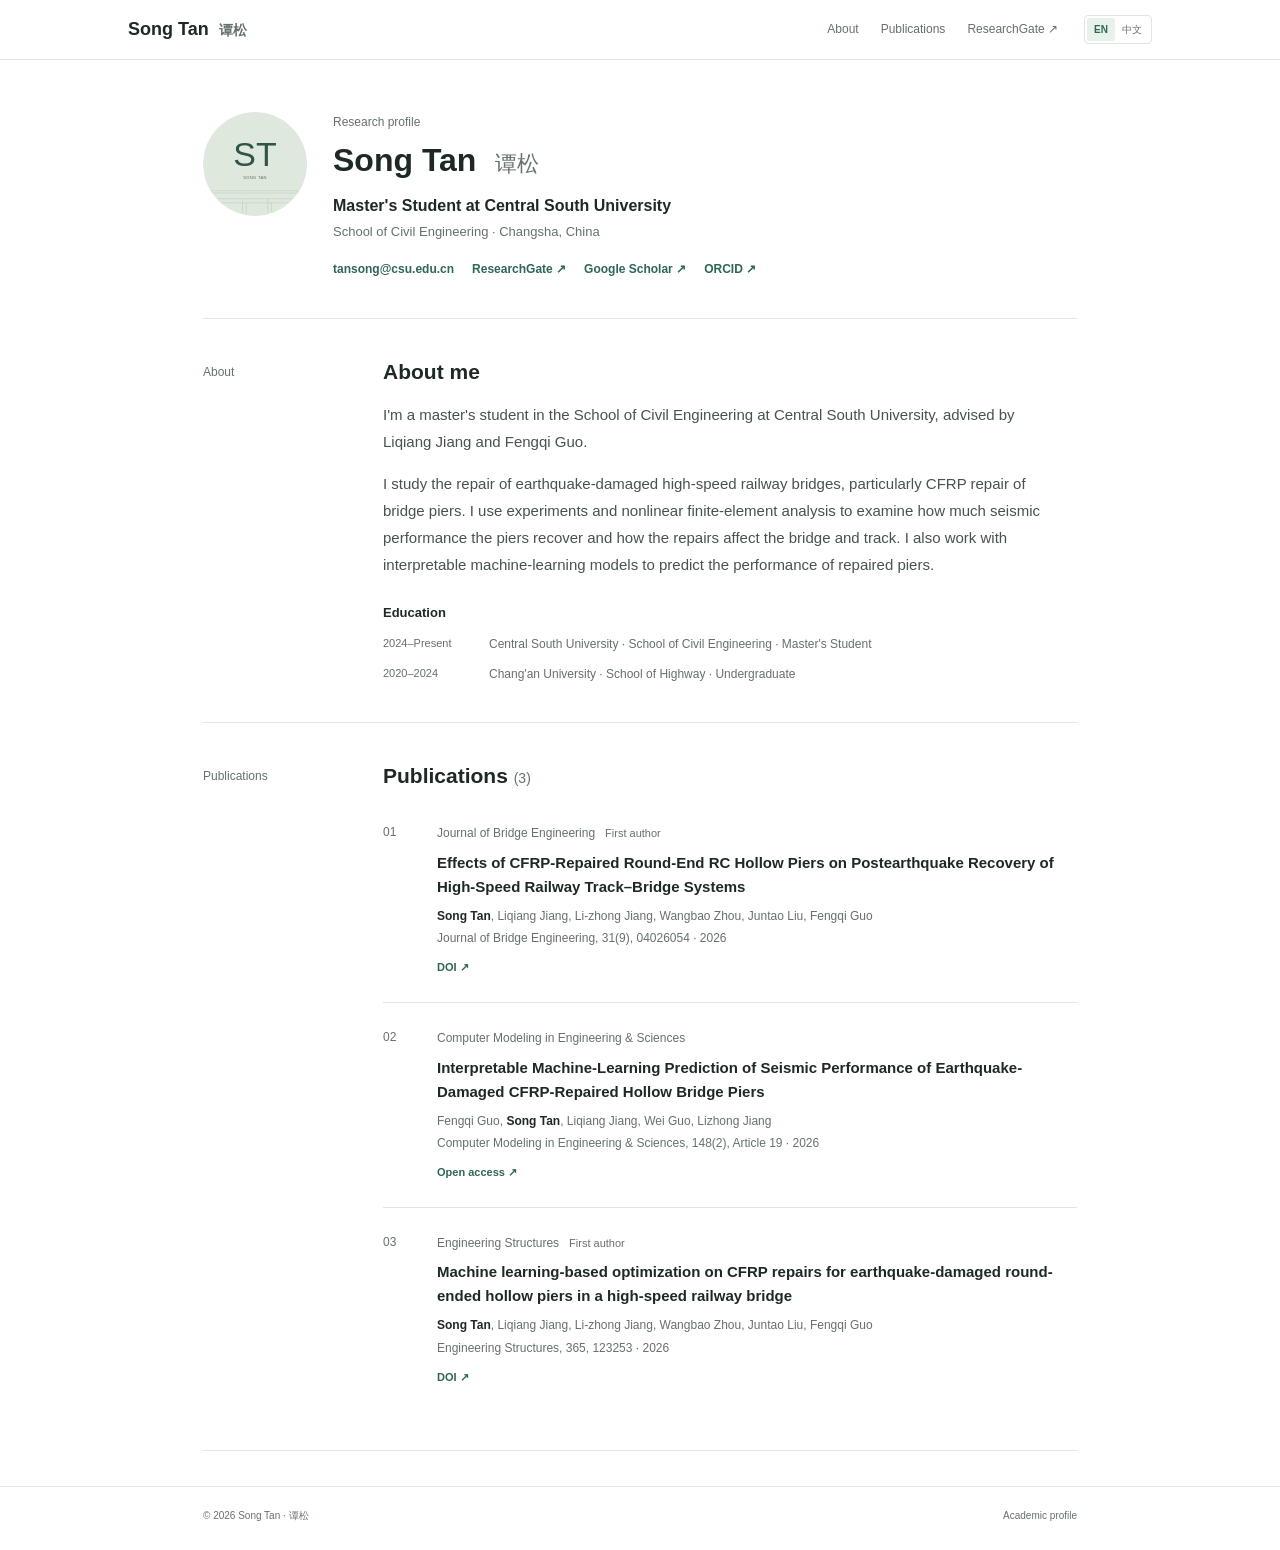
==== index.html @ 665c771a "Add Google Scholar profile link" ====
<!doctype html>
<html lang="en" data-language="en">
<head>
  <meta charset="utf-8">
  <meta name="viewport" content="width=device-width, initial-scale=1">
  <meta name="description" content="Song Tan (谭松), master's student at Central South University. Research profile and publications in earthquake engineering, CFRP repair, and railway bridge resilience.">
  <meta property="og:title" content="Song Tan | Central South University">
  <meta property="og:description" content="Research profile and publications of Song Tan (谭松).">
  <meta property="og:type" content="profile">
  <meta property="og:url" content="https://ronin0818.github.io/">
  <link rel="canonical" href="https://ronin0818.github.io/">
  <title>Song Tan | Central South University</title>
  <link rel="icon" href="assets/favicon.svg" type="image/svg+xml">
  <script>
    try {
      document.documentElement.dataset.language = localStorage.getItem('song-language') === 'zh' ? 'zh' : 'en';
      document.documentElement.lang = document.documentElement.dataset.language === 'zh' ? 'zh-CN' : 'en';
    } catch (error) { /* The default language remains available without storage. */ }
  </script>
  <link rel="stylesheet" href="assets/site.css">
  <script src="assets/site.js" defer></script>
  <script type="application/ld+json">{"@context":"https://schema.org","@type":"Person","name":"Song Tan","alternateName":"谭松","jobTitle":"Master's Student","affiliation":{"@type":"CollegeOrUniversity","name":"Central South University"},"alumniOf":{"@type":"CollegeOrUniversity","name":"Chang'an University"},"sameAs":["https://www.researchgate.net/profile/Song-Tan-11","https://orcid.org/0009-0006-5128-3348","https://scholar.google.com/citations?hl=zh-CN&user=KqbaW3oAAAAJ"],"knowsAbout":["Earthquake engineering","High-speed railway bridges","CFRP repair","Machine learning"]}</script>
</head>
<body>
  <a class="skip-link" href="#main"><span class="en">Skip to content</span><span class="zh">跳至正文</span></a>
  <header class="site-header">
    <div class="header-inner">
      <a class="brand" href="#about" aria-label="Song Tan home">Song Tan <span>谭松</span></a>
      <nav class="top-nav" aria-label="Main navigation">
        <a href="#about"><span class="en">About</span><span class="zh">关于</span></a>
        <a href="#publications"><span class="en">Publications</span><span class="zh">论文</span></a>
        <a href="https://www.researchgate.net/profile/Song-Tan-11" target="_blank" rel="noopener noreferrer">ResearchGate ↗</a>
        <div class="language-switch" role="group" aria-label="Language / 语言">
          <button type="button" data-language="en" aria-pressed="true">EN</button>
          <button type="button" data-language="zh" aria-pressed="false">中文</button>
        </div>
      </nav>
    </div>
  </header>

  <main id="main" class="page">
    <section id="about" class="profile-card" aria-labelledby="profile-title">
      <div class="profile-avatar"><img src="assets/monogram.svg" alt="Song Tan monogram / 谭松姓名标识"></div>
      <div class="profile-copy">
        <p class="kicker"><span class="en">Research profile</span><span class="zh">个人学术主页</span></p>
        <h1 id="profile-title">Song Tan <span lang="zh-CN">谭松</span></h1>
        <p class="role"><span class="en">Master's Student at Central South University</span><span class="zh">中南大学硕士研究生</span></p>
        <p class="affiliation"><span class="en">School of Civil Engineering · Changsha, China</span><span class="zh">土木工程学院 · 中国长沙</span></p>
        <div class="profile-links">
          <a href="mailto:tansong@csu.edu.cn">tansong@csu.edu.cn</a>
          <a href="https://www.researchgate.net/profile/Song-Tan-11" target="_blank" rel="noopener noreferrer">ResearchGate ↗</a>
          <a href="https://scholar.google.com/citations?hl=zh-CN&amp;user=KqbaW3oAAAAJ" target="_blank" rel="noopener noreferrer">Google Scholar ↗</a>
          <a href="https://orcid.org/0009-0006-5128-3348" target="_blank" rel="noopener noreferrer">ORCID ↗</a>
        </div>
      </div>
    </section>

    <section class="content-section about-section" aria-labelledby="about-heading">
      <div class="section-label"><span class="en">About</span><span class="zh">关于</span></div>
      <div class="section-body">
        <h2 id="about-heading"><span class="en">About me</span><span class="zh">关于我</span></h2>
        <p><span class="en">I'm a master's student in the School of Civil Engineering at Central South University, advised by Liqiang Jiang and Fengqi Guo.</span><span class="zh">我目前在中南大学土木工程学院攻读土木水利硕士学位，师从江力强老师和郭风琪老师。</span></p>
        <p><span class="en">I study the repair of earthquake-damaged high-speed railway bridges, particularly CFRP repair of bridge piers. I use experiments and nonlinear finite-element analysis to examine how much seismic performance the piers recover and how the repairs affect the bridge and track. I also work with interpretable machine-learning models to predict the performance of repaired piers.</span><span class="zh">我主要研究高铁桥梁的震后修复，尤其是 CFRP 对震损桥墩的修复效果。我通过试验和非线性有限元分析，考察桥墩的抗震性能能恢复到什么程度，以及修复对桥梁和轨道的影响，也用可解释机器学习模型预测修复后的桥墩性能。</span></p>
        <div class="education-list">
          <h3><span class="en">Education</span><span class="zh">教育经历</span></h3>
          <div class="education-entry"><span class="education-year">2024–<span class="en">Present</span><span class="zh">至今</span></span><p><span class="en">Central South University · School of Civil Engineering · Master's Student</span><span class="zh">中南大学 · 土木工程学院 · 硕士研究生</span></p></div>
          <div class="education-entry"><span class="education-year">2020–2024</span><p><span class="en">Chang'an University · School of Highway · Undergraduate</span><span class="zh">长安大学 · 公路学院 · 本科生</span></p></div>
        </div>
      </div>
    </section>

    <section id="publications" class="content-section" aria-labelledby="publications-heading">
      <div class="section-label"><span class="en">Publications</span><span class="zh">论文</span></div>
      <div class="section-body">
        <h2 id="publications-heading"><span class="en">Publications</span><span class="zh">学术论文</span> <small>(3)</small></h2>
        <ol class="publication-list">
          <li class="publication">
            <div class="publication-index">01</div>
            <div class="publication-main">
              <p class="journal">Journal of Bridge Engineering <span class="badge"><span class="en">First author</span><span class="zh">第一作者</span></span></p>
              <h3><a href="https://doi.org/10.1061/JBENF2.BEENG-7962" target="_blank" rel="noopener noreferrer">Effects of CFRP-Repaired Round-End RC Hollow Piers on Postearthquake Recovery of High-Speed Railway Track–Bridge Systems</a></h3>
              <p class="authors"><strong>Song Tan</strong>, Liqiang Jiang, Li-zhong Jiang, Wangbao Zhou, Juntao Liu, Fengqi Guo</p>
              <p class="meta">Journal of Bridge Engineering, 31(9), 04026054 · 2026</p>
              <p class="doi"><a href="https://doi.org/10.1061/JBENF2.BEENG-7962" target="_blank" rel="noopener noreferrer">DOI ↗</a></p>
            </div>
          </li>
          <li class="publication">
            <div class="publication-index">02</div>
            <div class="publication-main">
              <p class="journal">Computer Modeling in Engineering &amp; Sciences</p>
              <h3><a href="https://doi.org/10.32604/cmes.2026.086426" target="_blank" rel="noopener noreferrer">Interpretable Machine-Learning Prediction of Seismic Performance of Earthquake-Damaged CFRP-Repaired Hollow Bridge Piers</a></h3>
              <p class="authors">Fengqi Guo, <strong>Song Tan</strong>, Liqiang Jiang, Wei Guo, Lizhong Jiang</p>
              <p class="meta">Computer Modeling in Engineering &amp; Sciences, 148(2), Article 19 · 2026</p>
              <p class="doi"><a href="https://doi.org/10.32604/cmes.2026.086426" target="_blank" rel="noopener noreferrer">Open access ↗</a></p>
            </div>
          </li>
          <li class="publication">
            <div class="publication-index">03</div>
            <div class="publication-main">
              <p class="journal">Engineering Structures <span class="badge"><span class="en">First author</span><span class="zh">第一作者</span></span></p>
              <h3><a href="https://doi.org/10.1016/j.engstruct.2026.123253" target="_blank" rel="noopener noreferrer">Machine learning-based optimization on CFRP repairs for earthquake-damaged round-ended hollow piers in a high-speed railway bridge</a></h3>
              <p class="authors"><strong>Song Tan</strong>, Liqiang Jiang, Li-zhong Jiang, Wangbao Zhou, Juntao Liu, Fengqi Guo</p>
              <p class="meta">Engineering Structures, 365, 123253 · 2026</p>
              <p class="doi"><a href="https://doi.org/10.1016/j.engstruct.2026.123253" target="_blank" rel="noopener noreferrer">DOI ↗</a></p>
            </div>
          </li>
        </ol>
      </div>
    </section>
  </main>

  <footer class="site-footer"><div class="footer-inner"><span>© 2026 Song Tan · 谭松</span><span><span class="en">Academic profile</span><span class="zh">个人学术主页</span></span></div></footer>
</body>
</html>
---- assets/site.css ----
@charset "UTF-8";
:root{--bg:#fff;--surface:#f7f8f6;--text:#1e2926;--muted:#65716d;--line:#dfe5e1;--accent:#2f6657;--accent-light:#e9f1eb;--font:Arial,Helvetica,'PingFang SC','Microsoft YaHei',sans-serif}*{box-sizing:border-box}html{scroll-behavior:smooth;scroll-padding-top:82px}body{margin:0;background:var(--bg);color:var(--text);font-family:var(--font);font-size:15px;line-height:1.7}a{color:inherit;text-decoration:none}a:hover{color:var(--accent)}a:focus-visible,button:focus-visible,summary:focus-visible{outline:2px solid var(--accent);outline-offset:4px}button{font:inherit;color:inherit;cursor:pointer}img{display:block;max-width:100%}h1,h2,h3,p,ol{margin:0}html[data-language="en"] .zh,html[data-language="zh"] .en{display:none!important}.skip-link{position:fixed;left:15px;top:-80px;background:var(--accent);color:#fff;padding:9px 16px;z-index:5}.skip-link:focus{top:12px}.site-header{border-bottom:1px solid var(--line);background:#ffffffed;backdrop-filter:blur(12px);position:sticky;top:0;z-index:4}.header-inner{max-width:1080px;margin:0 auto;padding:15px 28px;display:flex;align-items:center;justify-content:space-between;gap:25px}.brand{font:600 18px var(--font);letter-spacing:normal}.brand span{font-family:'Microsoft YaHei',sans-serif;color:var(--muted);font-size:14px;margin-left:5px}.top-nav{display:flex;align-items:center;gap:22px;font-size:12px;color:var(--muted)}.top-nav a:hover{color:var(--accent)}.language-switch{display:flex;border:1px solid var(--line);border-radius:4px;padding:2px;margin-left:4px}.language-switch button{border:0;background:transparent;border-radius:2px;padding:3px 7px;font-size:10px;color:var(--muted)}.language-switch button[aria-pressed="true"]{background:var(--accent-light);color:var(--accent);font-weight:600}.page{max-width:930px;margin:0 auto;padding:52px 28px 35px}.profile-card{display:flex;align-items:flex-start;gap:26px;padding-bottom:38px;border-bottom:1px solid var(--line)}.profile-avatar{width:104px;height:104px;border-radius:50%;overflow:hidden;flex:0 0 auto;background:var(--accent-light);border:1px solid var(--line)}.profile-avatar img{width:100%;height:100%;object-fit:cover}.kicker,.section-label,.journal{color:var(--muted);font-size:12px;font-weight:400;letter-spacing:normal;text-transform:none}.profile-copy h1{font:600 32px/1.3 var(--font);letter-spacing:normal;margin-top:8px}.profile-copy h1 span{font-family:'Microsoft YaHei',sans-serif;color:var(--muted);font-size:22px;font-weight:400;letter-spacing:normal;margin-left:10px}.role{font-size:16px;font-weight:600;margin-top:10px}.affiliation{font-size:13px;color:var(--muted);margin-top:2px}.profile-links{display:flex;flex-wrap:wrap;gap:18px;align-items:center;margin-top:16px;font-size:12px}.profile-links a{color:var(--accent);font-weight:600}.pending-link{color:var(--muted)}.location{color:var(--muted);font-size:11px}.location span:first-child{font-size:8px;color:var(--accent)}.content-section{display:grid;grid-template-columns:145px minmax(0,1fr);gap:35px;padding:38px 0;border-bottom:1px solid var(--line)}.section-label{padding-top:5px;display:flex;gap:7px}.section-label>span:first-child{color:var(--muted);font-variant-numeric:tabular-nums}.section-body h2{font:600 21px/1.4 var(--font);letter-spacing:normal}.section-body>p,.about-section .section-body>p{font-size:15px;line-height:1.8;color:#46534e;max-width:680px;margin-top:15px}.research-tags{display:flex;flex-wrap:wrap;gap:7px;margin-top:22px}.research-tags>span{border:1px solid var(--line);border-radius:3px;padding:4px 10px;color:var(--accent);background:var(--surface);font-size:11px}.section-title-row{display:flex;justify-content:space-between;align-items:baseline;gap:20px}.section-body h2 small{font:400 14px Arial,sans-serif;color:var(--muted)}.download-link{font-size:11px;color:var(--accent);white-space:nowrap}.publication-list{list-style:none;padding:0;margin:15px 0 0}.publication{display:grid;grid-template-columns:36px minmax(0,1fr);gap:18px;padding:25px 0;border-top:1px solid var(--line)}.publication:first-child{border-top:0;padding-top:18px}.publication-index{font:400 12px var(--font);color:var(--muted);padding-top:2px}.journal{letter-spacing:normal;text-transform:none;font-size:12px;display:flex;gap:10px;align-items:center;flex-wrap:wrap}.badge{background:transparent;color:var(--muted);border-radius:0;padding:0;font-size:11px;letter-spacing:0;text-transform:none}.publication h3{font-size:15px;line-height:1.6;font-weight:600;margin-top:7px}.publication h3 a:hover{text-decoration:underline;text-decoration-color:var(--accent);text-underline-offset:3px}.authors{font-size:12px;color:var(--muted);margin-top:7px}.authors strong{color:var(--text)}.meta{font-size:12px;color:var(--muted);margin-top:2px}.abstract{font-size:12px;color:#596761;line-height:1.75;margin-top:9px}.publication-actions{display:flex;align-items:flex-start;gap:17px;margin-top:11px;font-size:11px;color:var(--accent)}.publication-actions>a{font-weight:600}.publication-actions details{min-width:58px}.publication-actions summary{cursor:pointer;font-weight:600}.citation-box{margin-top:10px;background:var(--surface);border:1px solid var(--line);padding:12px;border-radius:3px}.citation-box pre{margin:0;white-space:pre-wrap;overflow-wrap:anywhere;font:10px/1.65 Consolas,monospace;color:var(--muted)}.citation-box button{margin-top:9px;border:1px solid var(--line);background:#fff;border-radius:3px;padding:4px 9px;font-size:10px}.profile-cta{display:block;border:1px solid var(--line);border-radius:3px;margin-top:20px;padding:10px 13px;font-size:12px;color:var(--accent);width:max-content}.education{display:flex;gap:35px;margin-top:20px;padding:17px 0;border-top:1px solid var(--line)}.education-year{font-size:11px;color:var(--muted);min-width:84px}.education h3,.methods h3{font-size:14px}.education p{font-size:12px;margin-top:3px}.muted{color:var(--muted)}.methods{margin-top:16px;padding-top:20px;border-top:1px solid var(--line)}.methods p{font-size:12px;line-height:1.9;color:var(--muted);margin-top:7px}.site-footer{border-top:1px solid var(--line)}.footer-inner{max-width:930px;margin:0 auto;padding:20px 28px 26px;display:flex;justify-content:space-between;color:var(--muted);font-size:10px}.status{position:fixed;left:50%;bottom:22px;transform:translateX(-50%);background:var(--text);color:#fff;border-radius:4px;padding:8px 14px;font-size:11px;z-index:6}.status:empty{display:none}html[data-language="zh"] .profile-copy h1{font-family:var(--font);font-size:32px;letter-spacing:normal}html[data-language="zh"] .section-body h2{font-family:var(--font);font-size:21px;letter-spacing:normal}
@media(max-width:700px){.header-inner{padding:13px 20px}.top-nav{gap:11px;font-size:11px}.top-nav>a:nth-child(-n+2){display:none}.page{padding:35px 20px 22px}.profile-card{gap:18px;padding-bottom:30px}.profile-avatar{width:76px;height:76px}.profile-copy h1{font-size:31px}.profile-copy h1 span{font-size:19px;margin-left:4px}.role{font-size:13px}.affiliation{font-size:11px}.profile-links{gap:8px 15px;font-size:11px}.content-section{display:block;padding:30px 0}.section-label{margin-bottom:13px}.section-body h2{font-size:20px}.publication{grid-template-columns:25px minmax(0,1fr);gap:9px;padding:22px 0}.publication h3{font-size:14px}.authors,.meta{font-size:12px}.abstract{font-size:11px}.section-title-row{align-items:flex-end}.download-link{font-size:10px}.education{gap:18px}.footer-inner{padding-left:20px;padding-right:20px}.language-switch{margin-left:0}}
@media(max-width:420px){.brand{font-size:16px}.top-nav{gap:8px}.top-nav a:nth-child(3){display:none}.profile-card{align-items:center}.profile-copy h1{font-size:27px}.profile-copy h1 span{font-size:16px}.role{font-size:12px}.affiliation{font-size:10px}.location{display:none}.section-title-row{display:block}.download-link{display:inline-block;margin-top:8px}.education{gap:10px}.education-year{min-width:68px}}
@media print{.site-header{position:static}.top-nav,.language-switch,.profile-cta,.publication-actions,.skip-link{display:none}.page{padding:15px}.content-section{padding:20px 0}.publication{break-inside:avoid}}

.doi{margin-top:10px;font-size:11px;font-weight:600;color:var(--accent)}
.education-list{margin-top:24px}.education-list h3{font-size:13px;font-weight:600;margin-bottom:10px}.education-entry{display:grid;grid-template-columns:94px minmax(0,1fr);gap:12px;margin-top:9px;font-size:12px;color:var(--muted)}.education-entry p{margin:0}.profile-links a{overflow-wrap:anywhere}
@media(max-width:420px){.education-entry{grid-template-columns:82px minmax(0,1fr);gap:8px;font-size:11px}}
@media(max-width:700px){html[data-language="zh"] .profile-copy h1{font-size:31px}html[data-language="zh"] .section-body h2{font-size:20px}}
@media(max-width:420px){html[data-language="zh"] .profile-copy h1{font-size:27px}}
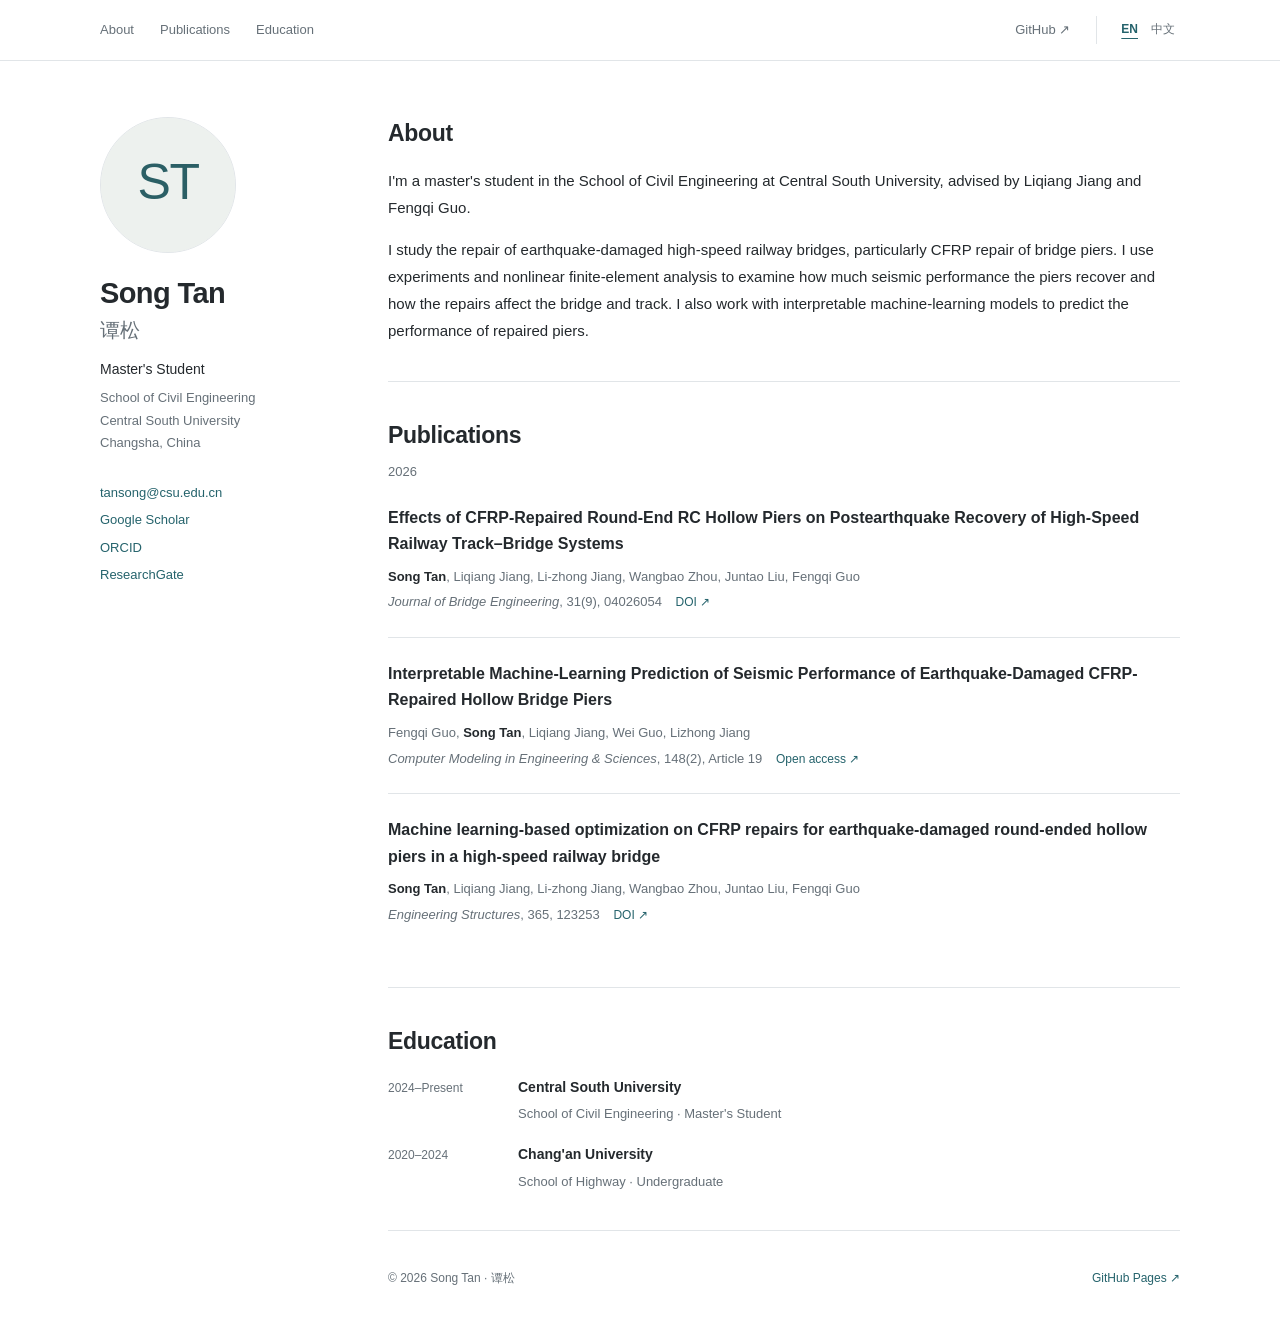
==== commit af464c8b: "Refine academic homepage layout" ====
--- a/index.html
+++ b/index.html
@@ -25,90 +25,73 @@
   <a class="skip-link" href="#main"><span class="en">Skip to content</span><span class="zh">跳至正文</span></a>
   <header class="site-header">
     <div class="header-inner">
-      <a class="brand" href="#about" aria-label="Song Tan home">Song Tan <span>谭松</span></a>
       <nav class="top-nav" aria-label="Main navigation">
         <a href="#about"><span class="en">About</span><span class="zh">关于</span></a>
         <a href="#publications"><span class="en">Publications</span><span class="zh">论文</span></a>
-        <a href="https://www.researchgate.net/profile/Song-Tan-11" target="_blank" rel="noopener noreferrer">ResearchGate ↗</a>
+        <a href="#education"><span class="en">Education</span><span class="zh">教育经历</span></a>
+      </nav>
+      <div class="header-links">
+        <a href="https://github.com/Ronin0818" target="_blank" rel="noopener noreferrer" aria-label="Song Tan on GitHub">GitHub ↗</a>
         <div class="language-switch" role="group" aria-label="Language / 语言">
           <button type="button" data-language="en" aria-pressed="true">EN</button>
           <button type="button" data-language="zh" aria-pressed="false">中文</button>
         </div>
-      </nav>
+      </div>
     </div>
   </header>
 
-  <main id="main" class="page">
-    <section id="about" class="profile-card" aria-labelledby="profile-title">
-      <div class="profile-avatar"><img src="assets/monogram.svg" alt="Song Tan monogram / 谭松姓名标识"></div>
+  <div class="page">
+    <aside class="profile-card" aria-labelledby="profile-title">
+      <div class="profile-avatar"><img src="assets/monogram.svg?v=20261029" alt="Song Tan monogram / 谭松姓名标识"></div>
       <div class="profile-copy">
-        <p class="kicker"><span class="en">Research profile</span><span class="zh">个人学术主页</span></p>
         <h1 id="profile-title">Song Tan <span lang="zh-CN">谭松</span></h1>
-        <p class="role"><span class="en">Master's Student at Central South University</span><span class="zh">中南大学硕士研究生</span></p>
-        <p class="affiliation"><span class="en">School of Civil Engineering · Changsha, China</span><span class="zh">土木工程学院 · 中国长沙</span></p>
-        <div class="profile-links">
-          <a href="mailto:tansong@csu.edu.cn">tansong@csu.edu.cn</a>
-          <a href="https://www.researchgate.net/profile/Song-Tan-11" target="_blank" rel="noopener noreferrer">ResearchGate ↗</a>
-          <a href="https://scholar.google.com/citations?hl=zh-CN&amp;user=KqbaW3oAAAAJ" target="_blank" rel="noopener noreferrer">Google Scholar ↗</a>
-          <a href="https://orcid.org/0009-0006-5128-3348" target="_blank" rel="noopener noreferrer">ORCID ↗</a>
-        </div>
+        <p class="role"><span class="en">Master's Student</span><span class="zh">硕士研究生</span></p>
+        <p class="affiliation"><span class="en">School of Civil Engineering<br>Central South University<br>Changsha, China</span><span class="zh">中南大学土木工程学院<br>中国 · 长沙</span></p>
+        <ul class="profile-links">
+          <li><a href="mailto:tansong@csu.edu.cn">tansong@csu.edu.cn</a></li>
+          <li><a href="https://scholar.google.com/citations?hl=zh-CN&amp;user=KqbaW3oAAAAJ" target="_blank" rel="noopener noreferrer">Google Scholar</a></li>
+          <li><a href="https://orcid.org/0009-0006-5128-3348" target="_blank" rel="noopener noreferrer">ORCID</a></li>
+          <li><a href="https://www.researchgate.net/profile/Song-Tan-11" target="_blank" rel="noopener noreferrer">ResearchGate</a></li>
+        </ul>
       </div>
-    </section>
+    </aside>
 
-    <section class="content-section about-section" aria-labelledby="about-heading">
-      <div class="section-label"><span class="en">About</span><span class="zh">关于</span></div>
-      <div class="section-body">
-        <h2 id="about-heading"><span class="en">About me</span><span class="zh">关于我</span></h2>
+    <main id="main" class="main-content">
+      <section id="about" class="content-section about-section" aria-labelledby="about-heading">
+        <h2 id="about-heading"><span class="en">About</span><span class="zh">关于我</span></h2>
         <p><span class="en">I'm a master's student in the School of Civil Engineering at Central South University, advised by Liqiang Jiang and Fengqi Guo.</span><span class="zh">我目前在中南大学土木工程学院攻读土木水利硕士学位，师从江力强老师和郭风琪老师。</span></p>
         <p><span class="en">I study the repair of earthquake-damaged high-speed railway bridges, particularly CFRP repair of bridge piers. I use experiments and nonlinear finite-element analysis to examine how much seismic performance the piers recover and how the repairs affect the bridge and track. I also work with interpretable machine-learning models to predict the performance of repaired piers.</span><span class="zh">我主要研究高铁桥梁的震后修复，尤其是 CFRP 对震损桥墩的修复效果。我通过试验和非线性有限元分析，考察桥墩的抗震性能能恢复到什么程度，以及修复对桥梁和轨道的影响，也用可解释机器学习模型预测修复后的桥墩性能。</span></p>
-        <div class="education-list">
-          <h3><span class="en">Education</span><span class="zh">教育经历</span></h3>
-          <div class="education-entry"><span class="education-year">2024–<span class="en">Present</span><span class="zh">至今</span></span><p><span class="en">Central South University · School of Civil Engineering · Master's Student</span><span class="zh">中南大学 · 土木工程学院 · 硕士研究生</span></p></div>
-          <div class="education-entry"><span class="education-year">2020–2024</span><p><span class="en">Chang'an University · School of Highway · Undergraduate</span><span class="zh">长安大学 · 公路学院 · 本科生</span></p></div>
-        </div>
-      </div>
-    </section>
+      </section>
 
-    <section id="publications" class="content-section" aria-labelledby="publications-heading">
-      <div class="section-label"><span class="en">Publications</span><span class="zh">论文</span></div>
-      <div class="section-body">
-        <h2 id="publications-heading"><span class="en">Publications</span><span class="zh">学术论文</span> <small>(3)</small></h2>
+      <section id="publications" class="content-section" aria-labelledby="publications-heading">
+        <h2 id="publications-heading"><span class="en">Publications</span><span class="zh">学术论文</span></h2>
+        <p class="publication-year">2026</p>
         <ol class="publication-list">
-          <li class="publication">
-            <div class="publication-index">01</div>
-            <div class="publication-main">
-              <p class="journal">Journal of Bridge Engineering <span class="badge"><span class="en">First author</span><span class="zh">第一作者</span></span></p>
+          <li>
               <h3><a href="https://doi.org/10.1061/JBENF2.BEENG-7962" target="_blank" rel="noopener noreferrer">Effects of CFRP-Repaired Round-End RC Hollow Piers on Postearthquake Recovery of High-Speed Railway Track–Bridge Systems</a></h3>
               <p class="authors"><strong>Song Tan</strong>, Liqiang Jiang, Li-zhong Jiang, Wangbao Zhou, Juntao Liu, Fengqi Guo</p>
-              <p class="meta">Journal of Bridge Engineering, 31(9), 04026054 · 2026</p>
-              <p class="doi"><a href="https://doi.org/10.1061/JBENF2.BEENG-7962" target="_blank" rel="noopener noreferrer">DOI ↗</a></p>
-            </div>
+              <p class="meta"><em>Journal of Bridge Engineering</em>, 31(9), 04026054 <a class="doi" href="https://doi.org/10.1061/JBENF2.BEENG-7962" target="_blank" rel="noopener noreferrer">DOI ↗</a></p>
           </li>
-          <li class="publication">
-            <div class="publication-index">02</div>
-            <div class="publication-main">
-              <p class="journal">Computer Modeling in Engineering &amp; Sciences</p>
+          <li>
               <h3><a href="https://doi.org/10.32604/cmes.2026.086426" target="_blank" rel="noopener noreferrer">Interpretable Machine-Learning Prediction of Seismic Performance of Earthquake-Damaged CFRP-Repaired Hollow Bridge Piers</a></h3>
               <p class="authors">Fengqi Guo, <strong>Song Tan</strong>, Liqiang Jiang, Wei Guo, Lizhong Jiang</p>
-              <p class="meta">Computer Modeling in Engineering &amp; Sciences, 148(2), Article 19 · 2026</p>
-              <p class="doi"><a href="https://doi.org/10.32604/cmes.2026.086426" target="_blank" rel="noopener noreferrer">Open access ↗</a></p>
-            </div>
+              <p class="meta"><em>Computer Modeling in Engineering &amp; Sciences</em>, 148(2), Article 19 <a class="doi" href="https://doi.org/10.32604/cmes.2026.086426" target="_blank" rel="noopener noreferrer">Open access ↗</a></p>
           </li>
-          <li class="publication">
-            <div class="publication-index">03</div>
-            <div class="publication-main">
-              <p class="journal">Engineering Structures <span class="badge"><span class="en">First author</span><span class="zh">第一作者</span></span></p>
+          <li>
               <h3><a href="https://doi.org/10.1016/j.engstruct.2026.123253" target="_blank" rel="noopener noreferrer">Machine learning-based optimization on CFRP repairs for earthquake-damaged round-ended hollow piers in a high-speed railway bridge</a></h3>
               <p class="authors"><strong>Song Tan</strong>, Liqiang Jiang, Li-zhong Jiang, Wangbao Zhou, Juntao Liu, Fengqi Guo</p>
-              <p class="meta">Engineering Structures, 365, 123253 · 2026</p>
-              <p class="doi"><a href="https://doi.org/10.1016/j.engstruct.2026.123253" target="_blank" rel="noopener noreferrer">DOI ↗</a></p>
-            </div>
+              <p class="meta"><em>Engineering Structures</em>, 365, 123253 <a class="doi" href="https://doi.org/10.1016/j.engstruct.2026.123253" target="_blank" rel="noopener noreferrer">DOI ↗</a></p>
           </li>
         </ol>
-      </div>
-    </section>
-  </main>
+      </section>
 
-  <footer class="site-footer"><div class="footer-inner"><span>© 2026 Song Tan · 谭松</span><span><span class="en">Academic profile</span><span class="zh">个人学术主页</span></span></div></footer>
+      <section id="education" class="content-section education-list" aria-labelledby="education-heading">
+        <h2 id="education-heading"><span class="en">Education</span><span class="zh">教育经历</span></h2>
+        <div class="education-entry"><span class="education-year">2024–<span class="en">Present</span><span class="zh">至今</span></span><p><strong><span class="en">Central South University</span><span class="zh">中南大学</span></strong><span class="education-detail"><span class="en">School of Civil Engineering · Master's Student</span><span class="zh">土木工程学院 · 硕士研究生</span></span></p></div>
+        <div class="education-entry"><span class="education-year">2020–2024</span><p><strong><span class="en">Chang'an University</span><span class="zh">长安大学</span></strong><span class="education-detail"><span class="en">School of Highway · Undergraduate</span><span class="zh">公路学院 · 本科生</span></span></p></div>
+      </section>
+      <footer class="site-footer"><span>© 2026 Song Tan · 谭松</span><a href="https://github.com/Ronin0818/ronin0818.github.io" target="_blank" rel="noopener noreferrer">GitHub Pages ↗</a></footer>
+    </main>
+  </div>
 </body>
 </html>
--- a/assets/site.css
+++ b/assets/site.css
@@ -1,11 +1,362 @@
-@charset "UTF-8";
-:root{--bg:#fff;--surface:#f7f8f6;--text:#1e2926;--muted:#65716d;--line:#dfe5e1;--accent:#2f6657;--accent-light:#e9f1eb;--font:Arial,Helvetica,'PingFang SC','Microsoft YaHei',sans-serif}*{box-sizing:border-box}html{scroll-behavior:smooth;scroll-padding-top:82px}body{margin:0;background:var(--bg);color:var(--text);font-family:var(--font);font-size:15px;line-height:1.7}a{color:inherit;text-decoration:none}a:hover{color:var(--accent)}a:focus-visible,button:focus-visible,summary:focus-visible{outline:2px solid var(--accent);outline-offset:4px}button{font:inherit;color:inherit;cursor:pointer}img{display:block;max-width:100%}h1,h2,h3,p,ol{margin:0}html[data-language="en"] .zh,html[data-language="zh"] .en{display:none!important}.skip-link{position:fixed;left:15px;top:-80px;background:var(--accent);color:#fff;padding:9px 16px;z-index:5}.skip-link:focus{top:12px}.site-header{border-bottom:1px solid var(--line);background:#ffffffed;backdrop-filter:blur(12px);position:sticky;top:0;z-index:4}.header-inner{max-width:1080px;margin:0 auto;padding:15px 28px;display:flex;align-items:center;justify-content:space-between;gap:25px}.brand{font:600 18px var(--font);letter-spacing:normal}.brand span{font-family:'Microsoft YaHei',sans-serif;color:var(--muted);font-size:14px;margin-left:5px}.top-nav{display:flex;align-items:center;gap:22px;font-size:12px;color:var(--muted)}.top-nav a:hover{color:var(--accent)}.language-switch{display:flex;border:1px solid var(--line);border-radius:4px;padding:2px;margin-left:4px}.language-switch button{border:0;background:transparent;border-radius:2px;padding:3px 7px;font-size:10px;color:var(--muted)}.language-switch button[aria-pressed="true"]{background:var(--accent-light);color:var(--accent);font-weight:600}.page{max-width:930px;margin:0 auto;padding:52px 28px 35px}.profile-card{display:flex;align-items:flex-start;gap:26px;padding-bottom:38px;border-bottom:1px solid var(--line)}.profile-avatar{width:104px;height:104px;border-radius:50%;overflow:hidden;flex:0 0 auto;background:var(--accent-light);border:1px solid var(--line)}.profile-avatar img{width:100%;height:100%;object-fit:cover}.kicker,.section-label,.journal{color:var(--muted);font-size:12px;font-weight:400;letter-spacing:normal;text-transform:none}.profile-copy h1{font:600 32px/1.3 var(--font);letter-spacing:normal;margin-top:8px}.profile-copy h1 span{font-family:'Microsoft YaHei',sans-serif;color:var(--muted);font-size:22px;font-weight:400;letter-spacing:normal;margin-left:10px}.role{font-size:16px;font-weight:600;margin-top:10px}.affiliation{font-size:13px;color:var(--muted);margin-top:2px}.profile-links{display:flex;flex-wrap:wrap;gap:18px;align-items:center;margin-top:16px;font-size:12px}.profile-links a{color:var(--accent);font-weight:600}.pending-link{color:var(--muted)}.location{color:var(--muted);font-size:11px}.location span:first-child{font-size:8px;color:var(--accent)}.content-section{display:grid;grid-template-columns:145px minmax(0,1fr);gap:35px;padding:38px 0;border-bottom:1px solid var(--line)}.section-label{padding-top:5px;display:flex;gap:7px}.section-label>span:first-child{color:var(--muted);font-variant-numeric:tabular-nums}.section-body h2{font:600 21px/1.4 var(--font);letter-spacing:normal}.section-body>p,.about-section .section-body>p{font-size:15px;line-height:1.8;color:#46534e;max-width:680px;margin-top:15px}.research-tags{display:flex;flex-wrap:wrap;gap:7px;margin-top:22px}.research-tags>span{border:1px solid var(--line);border-radius:3px;padding:4px 10px;color:var(--accent);background:var(--surface);font-size:11px}.section-title-row{display:flex;justify-content:space-between;align-items:baseline;gap:20px}.section-body h2 small{font:400 14px Arial,sans-serif;color:var(--muted)}.download-link{font-size:11px;color:var(--accent);white-space:nowrap}.publication-list{list-style:none;padding:0;margin:15px 0 0}.publication{display:grid;grid-template-columns:36px minmax(0,1fr);gap:18px;padding:25px 0;border-top:1px solid var(--line)}.publication:first-child{border-top:0;padding-top:18px}.publication-index{font:400 12px var(--font);color:var(--muted);padding-top:2px}.journal{letter-spacing:normal;text-transform:none;font-size:12px;display:flex;gap:10px;align-items:center;flex-wrap:wrap}.badge{background:transparent;color:var(--muted);border-radius:0;padding:0;font-size:11px;letter-spacing:0;text-transform:none}.publication h3{font-size:15px;line-height:1.6;font-weight:600;margin-top:7px}.publication h3 a:hover{text-decoration:underline;text-decoration-color:var(--accent);text-underline-offset:3px}.authors{font-size:12px;color:var(--muted);margin-top:7px}.authors strong{color:var(--text)}.meta{font-size:12px;color:var(--muted);margin-top:2px}.abstract{font-size:12px;color:#596761;line-height:1.75;margin-top:9px}.publication-actions{display:flex;align-items:flex-start;gap:17px;margin-top:11px;font-size:11px;color:var(--accent)}.publication-actions>a{font-weight:600}.publication-actions details{min-width:58px}.publication-actions summary{cursor:pointer;font-weight:600}.citation-box{margin-top:10px;background:var(--surface);border:1px solid var(--line);padding:12px;border-radius:3px}.citation-box pre{margin:0;white-space:pre-wrap;overflow-wrap:anywhere;font:10px/1.65 Consolas,monospace;color:var(--muted)}.citation-box button{margin-top:9px;border:1px solid var(--line);background:#fff;border-radius:3px;padding:4px 9px;font-size:10px}.profile-cta{display:block;border:1px solid var(--line);border-radius:3px;margin-top:20px;padding:10px 13px;font-size:12px;color:var(--accent);width:max-content}.education{display:flex;gap:35px;margin-top:20px;padding:17px 0;border-top:1px solid var(--line)}.education-year{font-size:11px;color:var(--muted);min-width:84px}.education h3,.methods h3{font-size:14px}.education p{font-size:12px;margin-top:3px}.muted{color:var(--muted)}.methods{margin-top:16px;padding-top:20px;border-top:1px solid var(--line)}.methods p{font-size:12px;line-height:1.9;color:var(--muted);margin-top:7px}.site-footer{border-top:1px solid var(--line)}.footer-inner{max-width:930px;margin:0 auto;padding:20px 28px 26px;display:flex;justify-content:space-between;color:var(--muted);font-size:10px}.status{position:fixed;left:50%;bottom:22px;transform:translateX(-50%);background:var(--text);color:#fff;border-radius:4px;padding:8px 14px;font-size:11px;z-index:6}.status:empty{display:none}html[data-language="zh"] .profile-copy h1{font-family:var(--font);font-size:32px;letter-spacing:normal}html[data-language="zh"] .section-body h2{font-family:var(--font);font-size:21px;letter-spacing:normal}
-@media(max-width:700px){.header-inner{padding:13px 20px}.top-nav{gap:11px;font-size:11px}.top-nav>a:nth-child(-n+2){display:none}.page{padding:35px 20px 22px}.profile-card{gap:18px;padding-bottom:30px}.profile-avatar{width:76px;height:76px}.profile-copy h1{font-size:31px}.profile-copy h1 span{font-size:19px;margin-left:4px}.role{font-size:13px}.affiliation{font-size:11px}.profile-links{gap:8px 15px;font-size:11px}.content-section{display:block;padding:30px 0}.section-label{margin-bottom:13px}.section-body h2{font-size:20px}.publication{grid-template-columns:25px minmax(0,1fr);gap:9px;padding:22px 0}.publication h3{font-size:14px}.authors,.meta{font-size:12px}.abstract{font-size:11px}.section-title-row{align-items:flex-end}.download-link{font-size:10px}.education{gap:18px}.footer-inner{padding-left:20px;padding-right:20px}.language-switch{margin-left:0}}
-@media(max-width:420px){.brand{font-size:16px}.top-nav{gap:8px}.top-nav a:nth-child(3){display:none}.profile-card{align-items:center}.profile-copy h1{font-size:27px}.profile-copy h1 span{font-size:16px}.role{font-size:12px}.affiliation{font-size:10px}.location{display:none}.section-title-row{display:block}.download-link{display:inline-block;margin-top:8px}.education{gap:10px}.education-year{min-width:68px}}
-@media print{.site-header{position:static}.top-nav,.language-switch,.profile-cta,.publication-actions,.skip-link{display:none}.page{padding:15px}.content-section{padding:20px 0}.publication{break-inside:avoid}}
-
-.doi{margin-top:10px;font-size:11px;font-weight:600;color:var(--accent)}
-.education-list{margin-top:24px}.education-list h3{font-size:13px;font-weight:600;margin-bottom:10px}.education-entry{display:grid;grid-template-columns:94px minmax(0,1fr);gap:12px;margin-top:9px;font-size:12px;color:var(--muted)}.education-entry p{margin:0}.profile-links a{overflow-wrap:anywhere}
-@media(max-width:420px){.education-entry{grid-template-columns:82px minmax(0,1fr);gap:8px;font-size:11px}}
-@media(max-width:700px){html[data-language="zh"] .profile-copy h1{font-size:31px}html[data-language="zh"] .section-body h2{font-size:20px}}
-@media(max-width:420px){html[data-language="zh"] .profile-copy h1{font-size:27px}}
+@charset "UTF-8";
+
+:root {
+  --text: #24292d;
+  --muted: #667078;
+  --line: #e1e5e8;
+  --accent: #25636c;
+  --selection: #e5edef;
+  --font: Arial, Helvetica, "PingFang SC", "Microsoft YaHei", sans-serif;
+}
+
+* { box-sizing: border-box; }
+
+html {
+  scroll-behavior: smooth;
+  scroll-padding-top: 88px;
+}
+
+body {
+  margin: 0;
+  color: var(--text);
+  background: #fff;
+  font-family: var(--font);
+  font-size: 15px;
+  line-height: 1.8;
+  -webkit-font-smoothing: antialiased;
+}
+
+h1, h2, h3, p, ul, ol { margin: 0; }
+ul, ol { padding: 0; }
+img { display: block; max-width: 100%; }
+button { font: inherit; }
+a { color: var(--accent); text-decoration: none; }
+a:hover { text-decoration: underline; text-underline-offset: 3px; }
+a:focus-visible, button:focus-visible {
+  outline: 2px solid var(--accent);
+  outline-offset: 4px;
+}
+::selection { background: var(--selection); }
+html[data-language="en"] .zh,
+html[data-language="zh"] .en { display: none !important; }
+
+.skip-link {
+  position: fixed;
+  top: -80px;
+  left: 16px;
+  z-index: 10;
+  padding: 8px 14px;
+  color: #fff;
+  background: var(--accent);
+}
+.skip-link:focus { top: 12px; }
+
+.site-header {
+  position: sticky;
+  top: 0;
+  z-index: 5;
+  background: rgba(255, 255, 255, 0.96);
+  border-bottom: 1px solid var(--line);
+}
+
+.header-inner {
+  display: flex;
+  align-items: center;
+  justify-content: space-between;
+  gap: 28px;
+  width: min(1080px, calc(100% - 48px));
+  min-height: 60px;
+  margin: 0 auto;
+}
+
+.top-nav,
+.header-links {
+  display: flex;
+  align-items: center;
+  gap: 26px;
+  font-size: 13px;
+}
+
+.top-nav a,
+.header-links > a { color: var(--muted); }
+.top-nav a:hover,
+.header-links > a:hover { color: var(--accent); }
+
+.language-switch {
+  display: flex;
+  align-items: center;
+  gap: 3px;
+  padding-left: 19px;
+  border-left: 1px solid var(--line);
+  font-size: 12px;
+}
+
+.language-switch button {
+  padding: 3px 5px;
+  border: 0;
+  color: var(--muted);
+  background: transparent;
+  cursor: pointer;
+}
+
+.language-switch button[aria-pressed="true"] {
+  color: var(--accent);
+  font-weight: 600;
+  text-decoration: underline;
+  text-underline-offset: 5px;
+}
+
+.page {
+  display: grid;
+  grid-template-columns: 224px minmax(0, 1fr);
+  gap: 64px;
+  width: min(1080px, calc(100% - 48px));
+  margin: 0 auto;
+  padding: 56px 0 36px;
+}
+
+.profile-card {
+  min-width: 0;
+}
+
+.profile-avatar {
+  width: 136px;
+  height: 136px;
+  margin-bottom: 22px;
+  overflow: hidden;
+  border: 1px solid var(--line);
+  border-radius: 50%;
+  background: #f3f5f4;
+}
+
+.profile-avatar img {
+  width: 100%;
+  height: 100%;
+  object-fit: cover;
+}
+
+.profile-copy h1 {
+  font-size: 29px;
+  font-weight: 600;
+  line-height: 1.3;
+  letter-spacing: -0.6px;
+}
+
+.profile-copy h1 span {
+  display: block;
+  margin-top: 4px;
+  color: var(--muted);
+  font-size: 20px;
+  font-weight: 400;
+  letter-spacing: normal;
+}
+
+.role {
+  margin-top: 14px;
+  font-size: 14px;
+}
+
+.affiliation {
+  margin-top: 5px;
+  color: var(--muted);
+  font-size: 13px;
+  line-height: 1.75;
+}
+
+.profile-links {
+  margin-top: 24px;
+  list-style: none;
+  font-size: 13px;
+  line-height: 2.1;
+}
+
+.profile-links a { overflow-wrap: anywhere; }
+
+.main-content { min-width: 0; }
+
+.content-section {
+  padding-bottom: 37px;
+  margin-bottom: 37px;
+  border-bottom: 1px solid var(--line);
+  scroll-margin-top: 84px;
+}
+
+.content-section h2 {
+  margin-bottom: 18px;
+  font-size: 23px;
+  font-weight: 600;
+  line-height: 1.4;
+  letter-spacing: -0.3px;
+}
+
+.about-section p + p { margin-top: 15px; }
+
+.publication-year {
+  margin-top: -9px;
+  color: var(--muted);
+  font-size: 13px;
+}
+
+.publication-list {
+  margin-top: 21px;
+  list-style: none;
+}
+
+.publication-list li {
+  padding: 23px 0;
+  border-top: 1px solid var(--line);
+}
+
+.publication-list li:first-child {
+  padding-top: 0;
+  border-top: 0;
+}
+
+.publication-list h3 {
+  font-size: 16px;
+  font-weight: 600;
+  line-height: 1.65;
+}
+
+.publication-list h3 a { color: var(--text); }
+.publication-list h3 a:hover { color: var(--accent); }
+
+.authors,
+.meta {
+  margin-top: 8px;
+  color: var(--muted);
+  font-size: 13px;
+  line-height: 1.75;
+}
+
+.authors strong { color: var(--text); }
+.meta { margin-top: 3px; }
+.doi {
+  margin-left: 10px;
+  white-space: nowrap;
+  font-size: 12px;
+}
+
+.education-entry {
+  display: grid;
+  grid-template-columns: 112px minmax(0, 1fr);
+  gap: 18px;
+  align-items: baseline;
+  font-size: 14px;
+}
+
+.education-entry + .education-entry { margin-top: 17px; }
+.education-year { color: var(--muted); font-size: 12px; }
+.education-entry strong { font-weight: 600; }
+.education-detail {
+  display: block;
+  margin-top: 2px;
+  color: var(--muted);
+  font-size: 13px;
+}
+
+.site-footer {
+  display: flex;
+  align-items: center;
+  justify-content: space-between;
+  gap: 20px;
+  color: var(--muted);
+  font-size: 12px;
+}
+
+@media (min-width: 1000px) {
+  .profile-card {
+    position: sticky;
+    top: 116px;
+    align-self: start;
+  }
+}
+
+@media (max-width: 820px) {
+  .page {
+    grid-template-columns: 184px minmax(0, 1fr);
+    gap: 38px;
+  }
+
+  .top-nav, .header-links { gap: 18px; }
+  .profile-copy h1 { font-size: 25px; }
+  .profile-copy h1 span { font-size: 18px; }
+  .profile-links { font-size: 12px; }
+  .profile-avatar { width: 118px; height: 118px; }
+}
+
+@media (max-width: 680px) {
+  html { scroll-padding-top: 70px; }
+  .header-inner { min-height: 54px; gap: 14px; }
+  .top-nav { gap: 17px; font-size: 12px; }
+  .top-nav a:last-child { display: none; }
+  .header-links { gap: 0; }
+  .header-links > a { display: none; }
+  .language-switch { padding-left: 14px; }
+
+  .page {
+    display: block;
+    width: min(100% - 40px, 560px);
+    padding-top: 32px;
+  }
+
+  .profile-card {
+    display: grid;
+    grid-template-columns: 86px minmax(0, 1fr);
+    gap: 21px;
+    align-items: start;
+    margin-bottom: 36px;
+  }
+
+  .profile-avatar {
+    width: 86px;
+    height: 86px;
+    margin-bottom: 0;
+  }
+
+  .profile-copy h1 { font-size: 26px; }
+  .profile-copy h1 span { font-size: 17px; }
+  .role { margin-top: 10px; font-size: 13px; }
+  .affiliation { font-size: 12px; }
+  .profile-links {
+    display: flex;
+    flex-wrap: wrap;
+    grid-column: 1 / -1;
+    gap: 5px 20px;
+    margin-top: 3px;
+    font-size: 12px;
+    line-height: 1.8;
+  }
+
+  .content-section {
+    margin-bottom: 30px;
+    padding-bottom: 30px;
+    scroll-margin-top: 65px;
+  }
+
+  .content-section h2 { font-size: 21px; }
+  .publication-list h3 { font-size: 15px; }
+  .education-entry { grid-template-columns: 90px minmax(0, 1fr); gap: 12px; }
+}
+
+@media (max-width: 390px) {
+  .header-inner { width: calc(100% - 32px); }
+  .top-nav { gap: 12px; }
+  .language-switch { padding-left: 9px; gap: 0; }
+  .profile-card { gap: 16px; }
+  .profile-copy h1 { font-size: 24px; }
+  .doi { display: block; margin: 3px 0 0; }
+}
+
+@media (prefers-reduced-motion: reduce) {
+  html { scroll-behavior: auto; }
+}
+
+@media print {
+  .site-header, .profile-links, .site-footer a { display: none; }
+  .page { display: block; padding: 0; }
+  .profile-card { margin-bottom: 24px; }
+  .profile-avatar { width: 90px; height: 90px; }
+  .content-section { break-inside: avoid; }
+  body { color: #000; font-size: 12px; }
+}
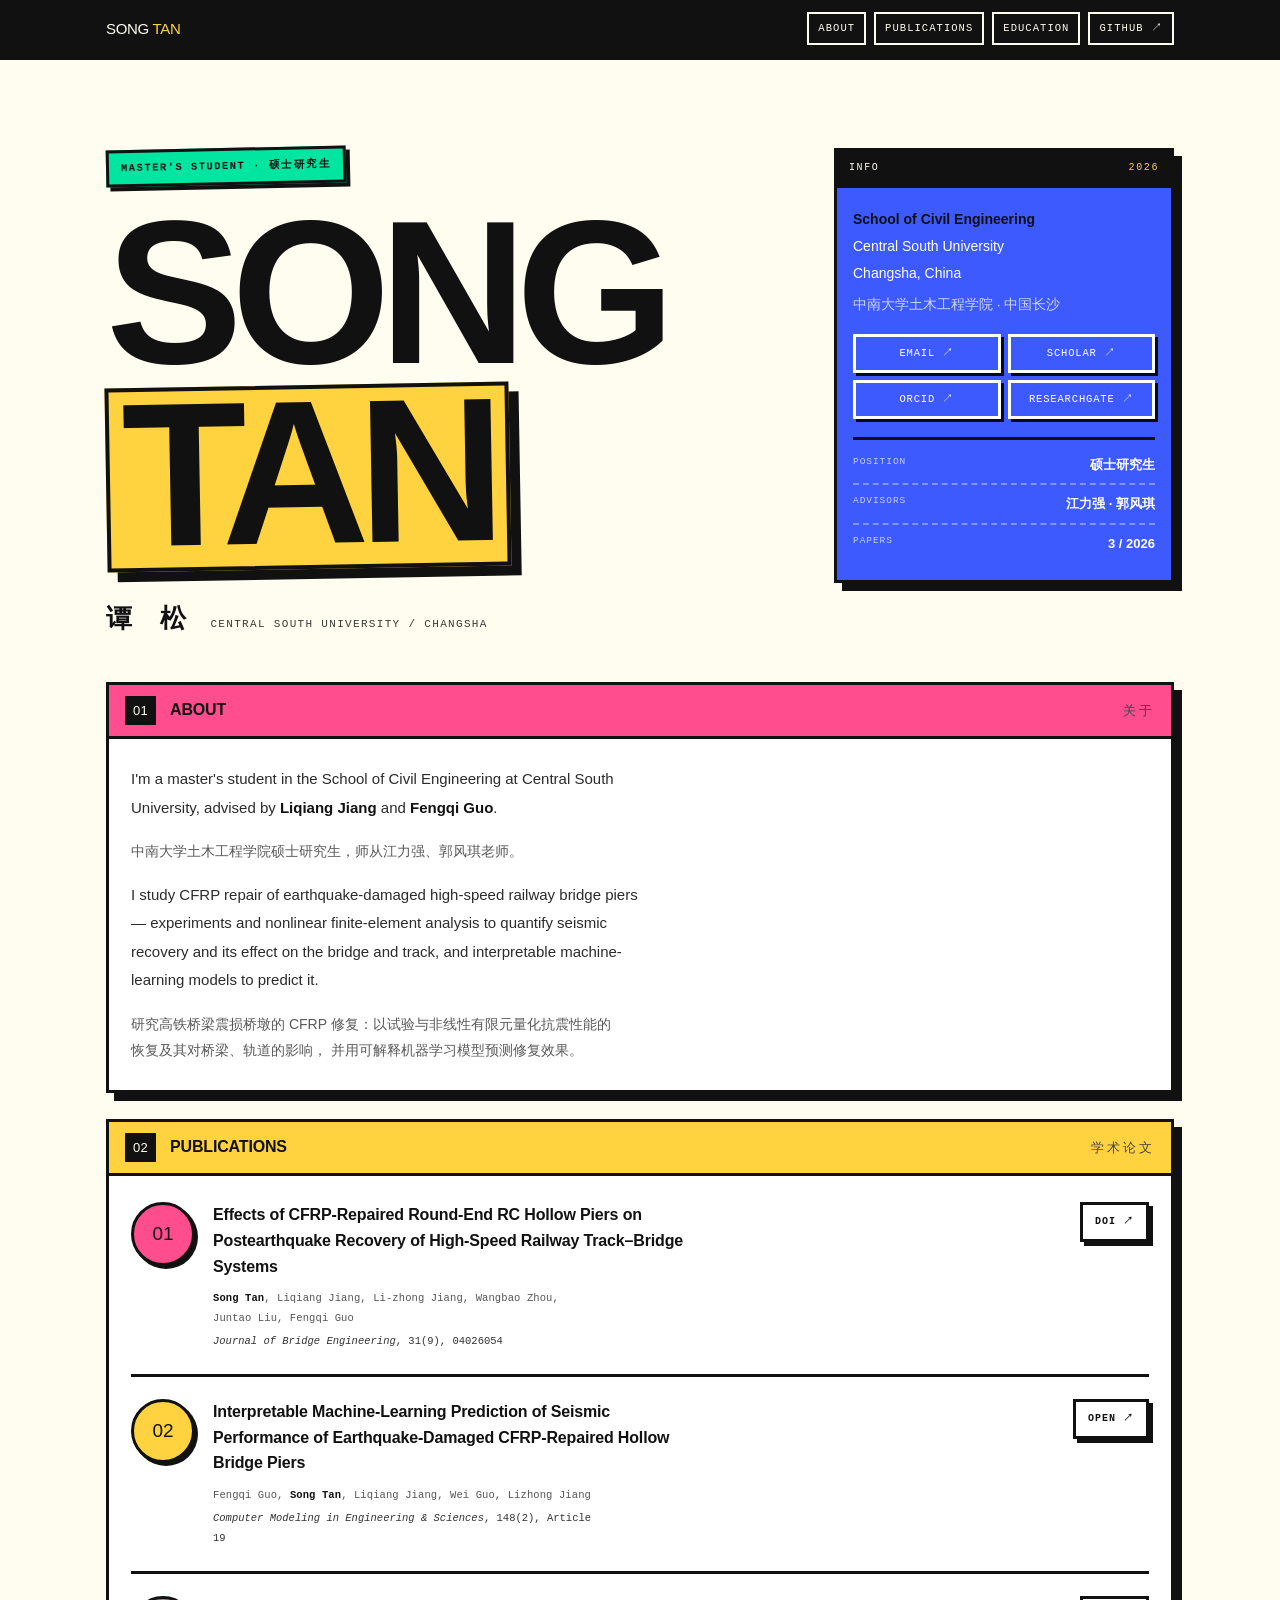
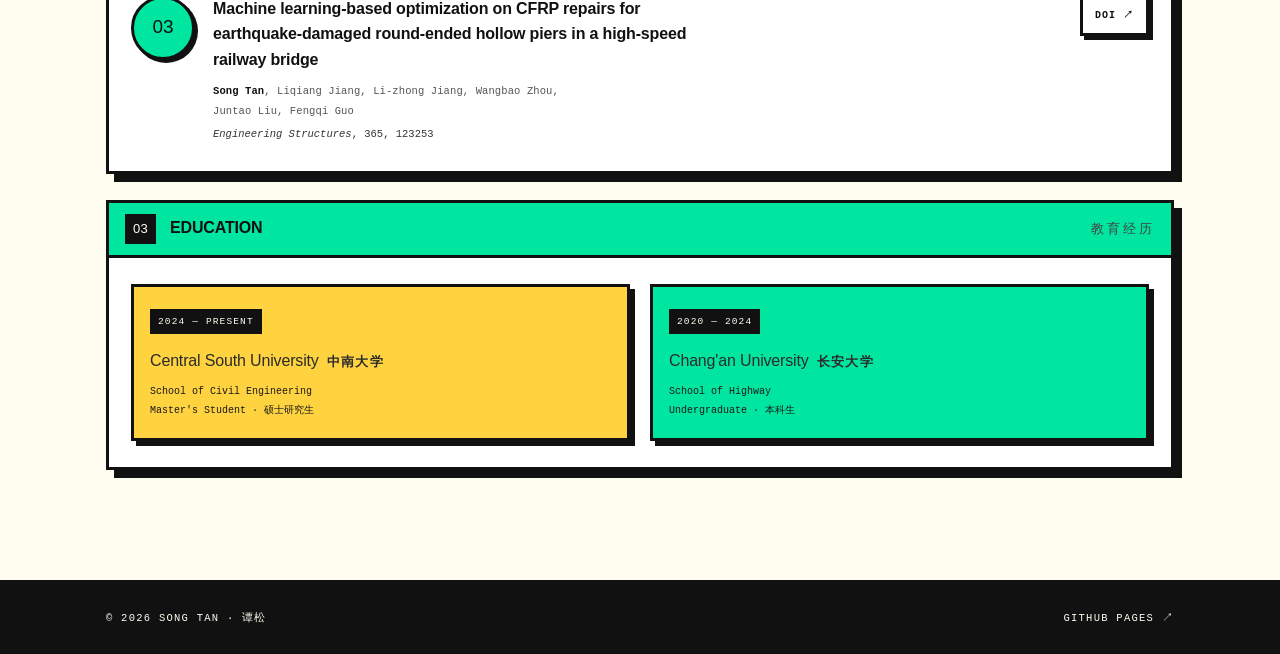
==== commit 0457cdc7: "Redesign homepage: neo-brutalist layout with bilingual content" ====
--- a/index.html
+++ b/index.html
@@ -1,97 +1,400 @@
-<!doctype html>
-<html lang="en" data-language="en">
+<!DOCTYPE html>
+<html lang="zh-CN">
 <head>
-  <meta charset="utf-8">
-  <meta name="viewport" content="width=device-width, initial-scale=1">
-  <meta name="description" content="Song Tan (谭松), master's student at Central South University. Research profile and publications in earthquake engineering, CFRP repair, and railway bridge resilience.">
-  <meta property="og:title" content="Song Tan | Central South University">
-  <meta property="og:description" content="Research profile and publications of Song Tan (谭松).">
-  <meta property="og:type" content="profile">
-  <meta property="og:url" content="https://ronin0818.github.io/">
-  <link rel="canonical" href="https://ronin0818.github.io/">
-  <title>Song Tan | Central South University</title>
-  <link rel="icon" href="assets/favicon.svg" type="image/svg+xml">
-  <script>
-    try {
-      document.documentElement.dataset.language = localStorage.getItem('song-language') === 'zh' ? 'zh' : 'en';
-      document.documentElement.lang = document.documentElement.dataset.language === 'zh' ? 'zh-CN' : 'en';
-    } catch (error) { /* The default language remains available without storage. */ }
-  </script>
-  <link rel="stylesheet" href="assets/site.css">
-  <script src="assets/site.js" defer></script>
-  <script type="application/ld+json">{"@context":"https://schema.org","@type":"Person","name":"Song Tan","alternateName":"谭松","jobTitle":"Master's Student","affiliation":{"@type":"CollegeOrUniversity","name":"Central South University"},"alumniOf":{"@type":"CollegeOrUniversity","name":"Chang'an University"},"sameAs":["https://www.researchgate.net/profile/Song-Tan-11","https://orcid.org/0009-0006-5128-3348","https://scholar.google.com/citations?hl=zh-CN&user=KqbaW3oAAAAJ"],"knowsAbout":["Earthquake engineering","High-speed railway bridges","CFRP repair","Machine learning"]}</script>
+<meta charset="utf-8" />
+<meta name="viewport" content="width=device-width, initial-scale=1" />
+<title>Song Tan 谭松</title>
+<meta name="description" content="Song Tan 谭松，中南大学土木工程学院硕士研究生。研究方向：高铁桥梁震后 CFRP 修复、非线性有限元、可解释机器学习。" />
+<meta name="theme-color" content="#FFD23F" />
+<meta property="og:type" content="profile" />
+<meta property="og:title" content="Song Tan 谭松" />
+<meta property="og:description" content="中南大学土木工程学院硕士研究生 · 高铁桥梁震后 CFRP 修复 / 可解释机器学习" />
+<meta property="og:locale" content="zh_CN" />
+<link rel="icon" href="data:image/svg+xml,%3Csvg xmlns='http://www.w3.org/2000/svg' viewBox='0 0 32 32'%3E%3Crect width='32' height='32' fill='%23FFD23F'/%3E%3Crect x='2.5' y='2.5' width='27' height='27' fill='none' stroke='%23111' stroke-width='3'/%3E%3Ctext x='16' y='23.5' font-family='Arial Black,Arial,sans-serif' font-size='17' font-weight='900' text-anchor='middle' fill='%23111'%3ET%3C/text%3E%3C/svg%3E" />
+<style>
+  :root{
+    --ink:#111111;
+    --paper:#FFFCF0;
+    --white:#FFFFFF;
+    --pink:#FF4D8D;
+    --blue:#3D5AFE;
+    --yellow:#FFD23F;
+    --mint:#00E5A0;
+    --heavy:"Arial Black","Helvetica Neue",Helvetica,Arial,"PingFang SC","Hiragino Sans GB","Microsoft YaHei",sans-serif;
+    --sans:"Helvetica Neue",Helvetica,Arial,"PingFang SC","Hiragino Sans GB","Microsoft YaHei",sans-serif;
+    --mono:"SF Mono","JetBrains Mono",Consolas,"Courier New",monospace;
+  }
+  *,*::before,*::after{box-sizing:border-box}
+  html{-webkit-text-size-adjust:100%;scroll-behavior:smooth}
+  body{
+    margin:0;background:var(--paper);color:var(--ink);
+    font-family:var(--sans);font-size:15.5px;line-height:1.8;
+    -webkit-font-smoothing:antialiased;
+    background-image:radial-gradient(var(--ink) .5px, transparent .5px);
+    background-size:14px 14px;
+    background-position:0 0;
+  }
+  a{color:inherit;text-decoration:none}
+  ::selection{background:var(--yellow)}
+
+  .page{max-width:1120px;margin:0 auto;padding:0 26px 70px}
+
+  /* 顶条 */
+  .topbar{
+    background:var(--ink);color:var(--paper);
+    border-bottom:3px solid var(--ink);
+    position:sticky;top:0;z-index:30;
+  }
+  .topbar .in{
+    max-width:1120px;margin:0 auto;padding:12px 26px;
+    display:flex;align-items:center;justify-content:space-between;gap:16px;
+  }
+  .topbar .nm{
+    font-family:var(--heavy);font-size:15px;letter-spacing:-.02em;
+  }
+  .topbar .nm span{color:var(--yellow)}
+  .topbar nav{display:flex;gap:8px;font-family:var(--mono);font-size:10.5px;letter-spacing:.1em;text-transform:uppercase}
+  .topbar nav a{
+    border:2px solid var(--paper);padding:5px 9px;transition:background .12s,color .12s;
+  }
+  .topbar nav a:hover{background:var(--yellow);color:var(--ink);border-color:var(--yellow)}
+
+  /* 首屏 */
+  .hero{padding:54px 0 40px;position:relative}
+  .kicker{
+    display:inline-block;background:var(--mint);border:3px solid var(--ink);
+    padding:6px 12px;font-family:var(--mono);font-size:10.5px;letter-spacing:.14em;
+    text-transform:uppercase;font-weight:700;box-shadow:4px 4px 0 var(--ink);
+    transform:rotate(-1.2deg);
+  }
+  h1{
+    margin:24px 0 0;font-family:var(--heavy);font-weight:900;
+    font-size:clamp(56px,16vw,206px);line-height:.82;letter-spacing:-.055em;
+    text-transform:uppercase;
+  }
+  h1 .l1{display:block}
+  h1 .l2{
+    display:inline-block;background:var(--yellow);border:4px solid var(--ink);
+    box-shadow:10px 10px 0 var(--ink);padding:0 .06em .04em;
+    transform:rotate(-1deg);margin-top:.04em;
+  }
+  .zh-line{
+    display:flex;align-items:baseline;gap:14px;flex-wrap:wrap;margin-top:26px;
+  }
+  .zh-line .zh{
+    font-size:26px;letter-spacing:.4em;font-weight:700;
+  }
+  .zh-line .role{
+    font-family:var(--mono);font-size:11px;letter-spacing:.12em;text-transform:uppercase;
+    color:#3A3A3A;
+  }
+
+  .hero-grid{
+    display:grid;grid-template-columns:minmax(0,1fr) 340px;gap:34px;
+    margin-top:34px;align-items:start;
+  }
+  .affil{font-size:14.5px;line-height:1.95;margin:0}
+  .affil b{font-weight:700}
+  .affil .zh{display:block;margin-top:4px;font-size:13.5px;color:#4A4A4A}
+
+  .links{list-style:none;margin:22px 0 0;padding:0;display:flex;flex-wrap:wrap;gap:8px}
+  .links a{
+    display:inline-flex;align-items:center;gap:6px;
+    border:3px solid var(--ink);background:var(--white);padding:7px 11px;
+    font-family:var(--mono);font-size:10.5px;letter-spacing:.08em;text-transform:uppercase;
+    box-shadow:4px 4px 0 var(--ink);
+    transition:transform .08s,box-shadow .08s,background .12s;
+  }
+  .links a:hover{background:var(--blue);color:#fff}
+  .links a:active{transform:translate(4px,4px);box-shadow:0 0 0 var(--ink)}
+
+  /* 信息面板 */
+  .info{
+    border:3px solid var(--ink);background:var(--blue);color:#fff;box-shadow:8px 8px 0 var(--ink);
+    align-self:start;
+  }
+  .info .hd{
+    background:var(--ink);color:var(--paper);border-bottom:3px solid var(--ink);
+    padding:8px 12px;font-family:var(--mono);font-size:10px;letter-spacing:.16em;text-transform:uppercase;
+    display:flex;justify-content:space-between;
+  }
+  .info .hd span:last-child{color:var(--yellow)}
+  .info .bd{padding:18px 16px}
+  .info .affil{color:#fff;font-size:14px}
+  .info .affil .zh{color:rgba(255,255,255,.75)}
+  .info .links{margin-top:16px;display:grid;grid-template-columns:1fr 1fr;gap:7px}
+  .info .links a{width:100%;justify-content:center}
+  .info .links a{background:transparent;color:#fff;border-color:#fff;box-shadow:3px 3px 0 rgba(0,0,0,.9)}
+  .info .links a:hover{background:var(--yellow);color:var(--ink);border-color:var(--ink)}
+  .info dl{margin:18px 0 0;padding-top:6px;border-top:3px solid var(--ink)}
+  .info div.row{display:flex;justify-content:space-between;gap:12px;padding:7px 0;border-bottom:2px dashed rgba(255,255,255,.35)}
+  .info div.row:last-child{border-bottom:none}
+  .info dt{font-family:var(--mono);font-size:9.5px;letter-spacing:.1em;text-transform:uppercase;color:rgba(255,255,255,.7)}
+  .info dd{margin:0;font-size:13px;font-weight:700;text-align:right}
+
+  /* 章节卡片 */
+  .card{
+    border:3px solid var(--ink);background:var(--white);box-shadow:8px 8px 0 var(--ink);
+    margin:0 0 26px;
+  }
+  .card-hd{
+    display:flex;align-items:center;gap:14px;
+    border-bottom:3px solid var(--ink);padding:11px 16px;
+  }
+  .card-hd .idx{
+    font-family:var(--heavy);font-size:13px;background:var(--ink);color:var(--paper);
+    padding:3px 8px;letter-spacing:.02em;
+  }
+  .card-hd h2{
+    margin:0;font-family:var(--heavy);font-size:16px;letter-spacing:-.01em;text-transform:uppercase;
+  }
+  .card-hd .zh{
+    margin-left:auto;font-size:13px;letter-spacing:.24em;color:#444;
+  }
+  .c-pink .card-hd{background:var(--pink);color:var(--ink)}
+  .c-mint .card-hd{background:var(--mint)}
+  .c-yellow .card-hd{background:var(--yellow)}
+  .card-bd{padding:26px 22px}
+
+  p{margin:0 0 16px;color:#2B2B2B;font-size:15px;line-height:1.9;max-width:62ch}
+  p:last-child{margin-bottom:0}
+  p.zh{color:#5A5A5A;font-size:14px}
+  p b{font-weight:700;color:var(--ink)}
+
+  /* 论文 */
+  .pub{
+    display:grid;grid-template-columns:64px minmax(0,1fr) auto;gap:18px;
+    padding:22px 0;border-bottom:3px solid var(--ink);
+  }
+  .pub:last-child{border-bottom:none;padding-bottom:0}
+  .pub:first-child{padding-top:0}
+  .pub .no{
+    width:64px;height:64px;border:3px solid var(--ink);border-radius:50%;
+    display:flex;align-items:center;justify-content:center;
+    font-family:var(--heavy);font-size:19px;
+    box-shadow:3px 3px 0 var(--ink);
+  }
+  .pub:nth-child(1) .no{background:var(--pink)}
+  .pub:nth-child(2) .no{background:var(--yellow)}
+  .pub:nth-child(3) .no{background:var(--mint)}
+  .pub h3{
+    margin:0 0 10px;font-size:16px;line-height:1.6;font-weight:700;letter-spacing:-.01em;max-width:54ch;
+  }
+  .pub .au{font-family:var(--mono);font-size:10.5px;line-height:1.9;color:#555;margin:0 0 3px;letter-spacing:.01em}
+  .pub .au b{color:var(--ink);font-weight:700}
+  .pub .ve{font-family:var(--mono);font-size:10.5px;line-height:1.9;color:#333;margin:0}
+  .pub .ve em{font-style:italic}
+  .pub .go{
+    align-self:start;white-space:nowrap;
+    border:3px solid var(--ink);background:var(--white);padding:8px 12px;
+    font-family:var(--mono);font-size:10px;letter-spacing:.1em;text-transform:uppercase;font-weight:700;
+    box-shadow:4px 4px 0 var(--ink);
+    transition:transform .08s,box-shadow .08s,background .12s,color .12s;
+  }
+  .pub .go:hover{background:var(--ink);color:var(--paper)}
+  .pub .go:active{transform:translate(4px,4px);box-shadow:0 0 0 var(--ink)}
+
+  /* 教育 */
+  .edu{display:grid;grid-template-columns:1fr 1fr;gap:20px}
+  .edu .blk{
+    border:3px solid var(--ink);padding:18px 16px;box-shadow:5px 5px 0 var(--ink);
+  }
+  .edu .blk.y{background:var(--yellow)}
+  .edu .blk.m{background:var(--mint)}
+  .edu .yr{
+    display:inline-block;background:var(--ink);color:var(--paper);
+    font-family:var(--mono);font-size:9.5px;letter-spacing:.12em;padding:4px 8px;margin-bottom:12px;
+  }
+  .edu .nm{font-family:var(--heavy);font-size:16px;margin:0 0 6px;letter-spacing:-.01em}
+  .edu .nm span{font-family:var(--sans);font-weight:700;font-size:13px;letter-spacing:.1em;margin-left:8px}
+  .edu .dp{font-family:var(--mono);font-size:10px;line-height:1.9;margin:0;color:#1A1A1A}
+
+  /* 页脚 */
+  footer{
+    background:var(--ink);color:var(--paper);border-top:3px solid var(--ink);
+    margin-top:14px;
+  }
+  footer .in{
+    max-width:1120px;margin:0 auto;padding:26px;
+    display:flex;justify-content:space-between;align-items:center;gap:16px;flex-wrap:wrap;
+    font-family:var(--mono);font-size:10.5px;letter-spacing:.12em;text-transform:uppercase;
+  }
+  footer a:hover{color:var(--yellow)}
+
+  @media (max-width:900px){
+    .hero-grid{grid-template-columns:1fr;gap:26px}
+    .status{max-width:420px}
+  }
+  @media (max-width:640px){
+    .page{padding:0 14px 48px}
+    .topbar .in{padding:10px 14px}
+    .topbar nav a{padding:4px 7px;font-size:9.5px}
+    .topbar nav a:nth-child(3){display:none}
+    .hero{padding:34px 0 26px}
+    .card-bd{padding:20px 15px}
+    .pub{grid-template-columns:48px minmax(0,1fr);gap:12px}
+    .pub .no{width:48px;height:48px;font-size:15px}
+    .pub .go{grid-column:2;justify-self:start;margin-top:4px}
+    .edu{grid-template-columns:1fr}
+    h1{font-size:clamp(48px,15vw,86px)}
+    .zh-line .zh{font-size:20px}
+  }
+  @media (prefers-reduced-motion:reduce){html{scroll-behavior:auto}}
+</style>
 </head>
 <body>
-  <a class="skip-link" href="#main"><span class="en">Skip to content</span><span class="zh">跳至正文</span></a>
-  <header class="site-header">
-    <div class="header-inner">
-      <nav class="top-nav" aria-label="Main navigation">
-        <a href="#about"><span class="en">About</span><span class="zh">关于</span></a>
-        <a href="#publications"><span class="en">Publications</span><span class="zh">论文</span></a>
-        <a href="#education"><span class="en">Education</span><span class="zh">教育经历</span></a>
-      </nav>
-      <div class="header-links">
-        <a href="https://github.com/Ronin0818" target="_blank" rel="noopener noreferrer" aria-label="Song Tan on GitHub">GitHub ↗</a>
-        <div class="language-switch" role="group" aria-label="Language / 语言">
-          <button type="button" data-language="en" aria-pressed="true">EN</button>
-          <button type="button" data-language="zh" aria-pressed="false">中文</button>
+
+<div class="topbar">
+  <div class="in">
+    <a class="nm" href="#top">SONG <span>TAN</span></a>
+    <nav>
+      <a href="#about">About</a>
+      <a href="#pubs">Publications</a>
+      <a href="#education">Education</a>
+      <a href="https://github.com/RoninTan" target="_blank" rel="noopener">GitHub ↗</a>
+    </nav>
+  </div>
+</div>
+
+<div class="page" id="top">
+
+  <section class="hero">
+    <div class="hero-grid">
+      <div class="left">
+        <span class="kicker">Master's Student · 硕士研究生</span>
+        <h1>
+          <span class="l1">Song</span>
+          <span class="l2">Tan</span>
+        </h1>
+
+        <div class="zh-line">
+          <span class="zh">谭&nbsp;松</span>
+          <span class="role">Central South University / Changsha</span>
         </div>
       </div>
-    </div>
-  </header>
-
-  <div class="page">
-    <aside class="profile-card" aria-labelledby="profile-title">
-      <div class="profile-avatar"><img src="assets/monogram.svg?v=20261029" alt="Song Tan monogram / 谭松姓名标识"></div>
-      <div class="profile-copy">
-        <h1 id="profile-title">Song Tan <span lang="zh-CN">谭松</span></h1>
-        <p class="role"><span class="en">Master's Student</span><span class="zh">硕士研究生</span></p>
-        <p class="affiliation"><span class="en">School of Civil Engineering<br>Central South University<br>Changsha, China</span><span class="zh">中南大学土木工程学院<br>中国 · 长沙</span></p>
-        <ul class="profile-links">
-          <li><a href="mailto:tansong@csu.edu.cn">tansong@csu.edu.cn</a></li>
-          <li><a href="https://scholar.google.com/citations?hl=zh-CN&amp;user=KqbaW3oAAAAJ" target="_blank" rel="noopener noreferrer">Google Scholar</a></li>
-          <li><a href="https://orcid.org/0009-0006-5128-3348" target="_blank" rel="noopener noreferrer">ORCID</a></li>
-          <li><a href="https://www.researchgate.net/profile/Song-Tan-11" target="_blank" rel="noopener noreferrer">ResearchGate</a></li>
-        </ul>
+
+      <aside class="info">
+        <div class="hd"><span>Info</span><span>2026</span></div>
+        <div class="bd">
+          <p class="affil">
+            <b>School of Civil Engineering</b><br />
+            Central South University<br />
+            Changsha, China
+            <span class="zh">中南大学土木工程学院 · 中国长沙</span>
+          </p>
+
+          <ul class="links">
+            <li><a href="mailto:tansong@csu.edu.cn">Email ↗</a></li>
+            <li><a href="https://scholar.google.com/citations?hl=zh-CN&amp;user=KqbaW3oAAAAJ" target="_blank" rel="noopener">Scholar ↗</a></li>
+            <li><a href="https://orcid.org/0009-0006-5128-3348" target="_blank" rel="noopener">ORCID ↗</a></li>
+            <li><a href="https://www.researchgate.net/profile/Song-Tan-11" target="_blank" rel="noopener">ResearchGate ↗</a></li>
+          </ul>
+
+          <dl>
+            <div class="row"><dt>Position</dt><dd>硕士研究生</dd></div>
+            <div class="row"><dt>Advisors</dt><dd>江力强 · 郭风琪</dd></div>
+            <div class="row"><dt>Papers</dt><dd>3 / 2026</dd></div>
+          </dl>
+        </div>
+      </aside>
+    </div>
+
+  </section>
+
+  <section class="card c-pink" id="about">
+    <div class="card-hd">
+      <span class="idx">01</span>
+      <h2>About</h2>
+      <span class="zh">关于</span>
+    </div>
+    <div class="card-bd">
+      <p>
+        I'm a master's student in the School of Civil Engineering at Central South University,
+        advised by <b>Liqiang Jiang</b> and <b>Fengqi Guo</b>.
+      </p>
+      <p class="zh">中南大学土木工程学院硕士研究生，师从江力强、郭风琪老师。</p>
+
+      <p>
+        I study CFRP repair of earthquake-damaged high-speed railway bridge piers — experiments and
+        nonlinear finite-element analysis to quantify seismic recovery and its effect on the bridge
+        and track, and interpretable machine-learning models to predict it.
+      </p>
+      <p class="zh">
+        研究高铁桥梁震损桥墩的 CFRP 修复：以试验与非线性有限元量化抗震性能的恢复及其对桥梁、轨道的影响，
+        并用可解释机器学习模型预测修复效果。
+      </p>
+    </div>
+  </section>
+
+  <section class="card c-yellow" id="pubs">
+    <div class="card-hd">
+      <span class="idx">02</span>
+      <h2>Publications</h2>
+      <span class="zh">学术论文</span>
+    </div>
+    <div class="card-bd">
+      <article class="pub">
+        <span class="no">01</span>
+        <div>
+          <h3>Effects of CFRP-Repaired Round-End RC Hollow Piers on Postearthquake Recovery of High-Speed Railway Track–Bridge Systems</h3>
+          <p class="au"><b>Song Tan</b>, Liqiang Jiang, Li-zhong Jiang, Wangbao Zhou, Juntao Liu, Fengqi Guo</p>
+          <p class="ve"><em>Journal of Bridge Engineering</em>, 31(9), 04026054</p>
+        </div>
+        <a class="go" href="https://doi.org/10.1061/JBENF2.BEENG-7962" target="_blank" rel="noopener">DOI ↗</a>
+      </article>
+
+      <article class="pub">
+        <span class="no">02</span>
+        <div>
+          <h3>Interpretable Machine-Learning Prediction of Seismic Performance of Earthquake-Damaged CFRP-Repaired Hollow Bridge Piers</h3>
+          <p class="au">Fengqi Guo, <b>Song Tan</b>, Liqiang Jiang, Wei Guo, Lizhong Jiang</p>
+          <p class="ve"><em>Computer Modeling in Engineering &amp; Sciences</em>, 148(2), Article 19</p>
+        </div>
+        <a class="go" href="https://doi.org/10.32604/cmes.2026.086426" target="_blank" rel="noopener">Open ↗</a>
+      </article>
+
+      <article class="pub">
+        <span class="no">03</span>
+        <div>
+          <h3>Machine learning-based optimization on CFRP repairs for earthquake-damaged round-ended hollow piers in a high-speed railway bridge</h3>
+          <p class="au"><b>Song Tan</b>, Liqiang Jiang, Li-zhong Jiang, Wangbao Zhou, Juntao Liu, Fengqi Guo</p>
+          <p class="ve"><em>Engineering Structures</em>, 365, 123253</p>
+        </div>
+        <a class="go" href="https://doi.org/10.1016/j.engstruct.2026.123253" target="_blank" rel="noopener">DOI ↗</a>
+      </article>
+    </div>
+  </section>
+
+  <section class="card c-mint" id="education">
+    <div class="card-hd">
+      <span class="idx">03</span>
+      <h2>Education</h2>
+      <span class="zh">教育经历</span>
+    </div>
+    <div class="card-bd">
+      <div class="edu">
+        <div class="blk y">
+          <span class="yr">2024 — PRESENT</span>
+          <p class="nm">Central South University<span>中南大学</span></p>
+          <p class="dp">School of Civil Engineering<br />Master's Student · 硕士研究生</p>
+        </div>
+        <div class="blk m">
+          <span class="yr">2020 — 2024</span>
+          <p class="nm">Chang'an University<span>长安大学</span></p>
+          <p class="dp">School of Highway<br />Undergraduate · 本科生</p>
+        </div>
       </div>
-    </aside>
-
-    <main id="main" class="main-content">
-      <section id="about" class="content-section about-section" aria-labelledby="about-heading">
-        <h2 id="about-heading"><span class="en">About</span><span class="zh">关于我</span></h2>
-        <p><span class="en">I'm a master's student in the School of Civil Engineering at Central South University, advised by Liqiang Jiang and Fengqi Guo.</span><span class="zh">我目前在中南大学土木工程学院攻读土木水利硕士学位，师从江力强老师和郭风琪老师。</span></p>
-        <p><span class="en">I study the repair of earthquake-damaged high-speed railway bridges, particularly CFRP repair of bridge piers. I use experiments and nonlinear finite-element analysis to examine how much seismic performance the piers recover and how the repairs affect the bridge and track. I also work with interpretable machine-learning models to predict the performance of repaired piers.</span><span class="zh">我主要研究高铁桥梁的震后修复，尤其是 CFRP 对震损桥墩的修复效果。我通过试验和非线性有限元分析，考察桥墩的抗震性能能恢复到什么程度，以及修复对桥梁和轨道的影响，也用可解释机器学习模型预测修复后的桥墩性能。</span></p>
-      </section>
-
-      <section id="publications" class="content-section" aria-labelledby="publications-heading">
-        <h2 id="publications-heading"><span class="en">Publications</span><span class="zh">学术论文</span></h2>
-        <p class="publication-year">2026</p>
-        <ol class="publication-list">
-          <li>
-              <h3><a href="https://doi.org/10.1061/JBENF2.BEENG-7962" target="_blank" rel="noopener noreferrer">Effects of CFRP-Repaired Round-End RC Hollow Piers on Postearthquake Recovery of High-Speed Railway Track–Bridge Systems</a></h3>
-              <p class="authors"><strong>Song Tan</strong>, Liqiang Jiang, Li-zhong Jiang, Wangbao Zhou, Juntao Liu, Fengqi Guo</p>
-              <p class="meta"><em>Journal of Bridge Engineering</em>, 31(9), 04026054 <a class="doi" href="https://doi.org/10.1061/JBENF2.BEENG-7962" target="_blank" rel="noopener noreferrer">DOI ↗</a></p>
-          </li>
-          <li>
-              <h3><a href="https://doi.org/10.32604/cmes.2026.086426" target="_blank" rel="noopener noreferrer">Interpretable Machine-Learning Prediction of Seismic Performance of Earthquake-Damaged CFRP-Repaired Hollow Bridge Piers</a></h3>
-              <p class="authors">Fengqi Guo, <strong>Song Tan</strong>, Liqiang Jiang, Wei Guo, Lizhong Jiang</p>
-              <p class="meta"><em>Computer Modeling in Engineering &amp; Sciences</em>, 148(2), Article 19 <a class="doi" href="https://doi.org/10.32604/cmes.2026.086426" target="_blank" rel="noopener noreferrer">Open access ↗</a></p>
-          </li>
-          <li>
-              <h3><a href="https://doi.org/10.1016/j.engstruct.2026.123253" target="_blank" rel="noopener noreferrer">Machine learning-based optimization on CFRP repairs for earthquake-damaged round-ended hollow piers in a high-speed railway bridge</a></h3>
-              <p class="authors"><strong>Song Tan</strong>, Liqiang Jiang, Li-zhong Jiang, Wangbao Zhou, Juntao Liu, Fengqi Guo</p>
-              <p class="meta"><em>Engineering Structures</em>, 365, 123253 <a class="doi" href="https://doi.org/10.1016/j.engstruct.2026.123253" target="_blank" rel="noopener noreferrer">DOI ↗</a></p>
-          </li>
-        </ol>
-      </section>
-
-      <section id="education" class="content-section education-list" aria-labelledby="education-heading">
-        <h2 id="education-heading"><span class="en">Education</span><span class="zh">教育经历</span></h2>
-        <div class="education-entry"><span class="education-year">2024–<span class="en">Present</span><span class="zh">至今</span></span><p><strong><span class="en">Central South University</span><span class="zh">中南大学</span></strong><span class="education-detail"><span class="en">School of Civil Engineering · Master's Student</span><span class="zh">土木工程学院 · 硕士研究生</span></span></p></div>
-        <div class="education-entry"><span class="education-year">2020–2024</span><p><strong><span class="en">Chang'an University</span><span class="zh">长安大学</span></strong><span class="education-detail"><span class="en">School of Highway · Undergraduate</span><span class="zh">公路学院 · 本科生</span></span></p></div>
-      </section>
-      <footer class="site-footer"><span>© 2026 Song Tan · 谭松</span><a href="https://github.com/Ronin0818/ronin0818.github.io" target="_blank" rel="noopener noreferrer">GitHub Pages ↗</a></footer>
-    </main>
+    </div>
+  </section>
+
+</div>
+
+<footer>
+  <div class="in">
+    <span>© 2026 Song Tan · 谭松</span>
+    <a href="https://github.com/RoninTan/RoninTan.github.io" target="_blank" rel="noopener">GitHub Pages ↗</a>
   </div>
+</footer>
+
 </body>
 </html>
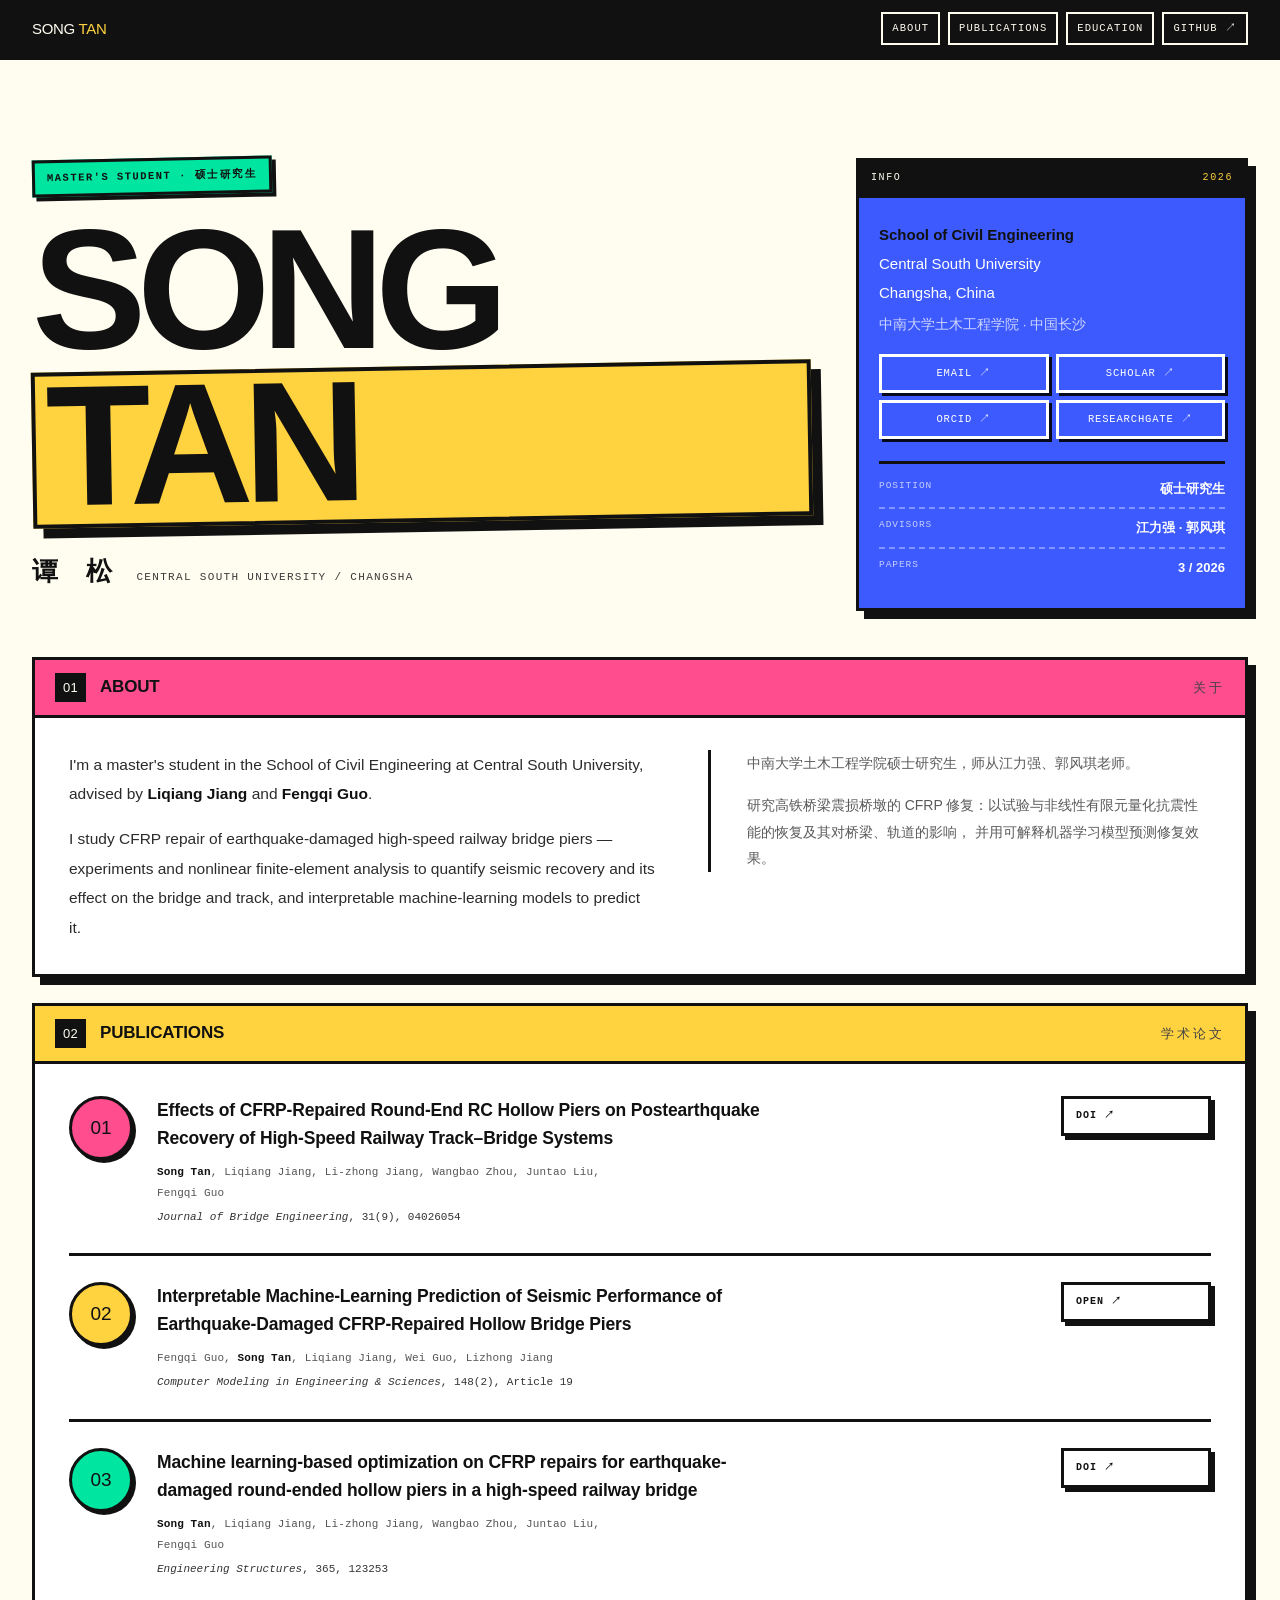
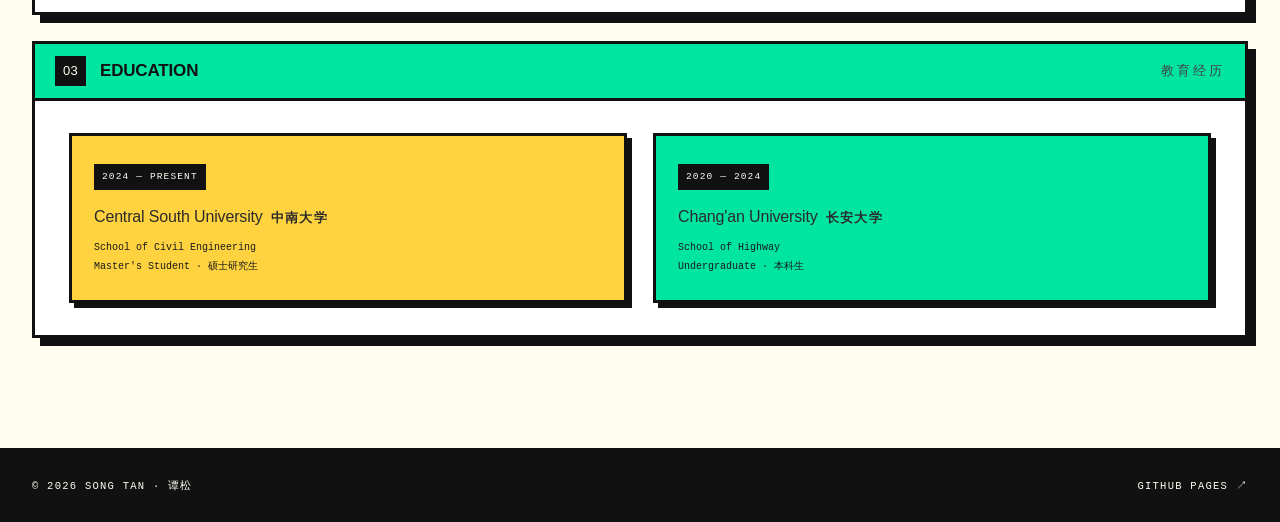
==== commit 5dcabc8f: "Improve desktop layout: wider canvas, larger masthead, two-column about" ====
--- a/index.html
+++ b/index.html
@@ -37,7 +37,7 @@
   a{color:inherit;text-decoration:none}
   ::selection{background:var(--yellow)}
 
-  .page{max-width:1120px;margin:0 auto;padding:0 26px 70px}
+  .page{max-width:1320px;margin:0 auto;padding:0 32px 70px}
 
   /* 顶条 */
   .topbar{
@@ -46,7 +46,7 @@
     position:sticky;top:0;z-index:30;
   }
   .topbar .in{
-    max-width:1120px;margin:0 auto;padding:12px 26px;
+    max-width:1320px;margin:0 auto;padding:12px 32px;
     display:flex;align-items:center;justify-content:space-between;gap:16px;
   }
   .topbar .nm{
@@ -69,7 +69,7 @@
   }
   h1{
     margin:24px 0 0;font-family:var(--heavy);font-weight:900;
-    font-size:clamp(56px,16vw,206px);line-height:.82;letter-spacing:-.055em;
+    font-size:clamp(56px,13.4vw,236px);line-height:.82;letter-spacing:-.055em;
     text-transform:uppercase;
   }
   h1 .l1{display:block}
@@ -215,11 +215,46 @@
     margin-top:14px;
   }
   footer .in{
-    max-width:1120px;margin:0 auto;padding:26px;
+    max-width:1320px;margin:0 auto;padding:26px 32px;
     display:flex;justify-content:space-between;align-items:center;gap:16px;flex-wrap:wrap;
     font-family:var(--mono);font-size:10.5px;letter-spacing:.12em;text-transform:uppercase;
   }
   footer a:hover{color:var(--yellow)}
+
+  /* —— 桌面大屏 —— */
+  @media (min-width:1200px){
+    h1 .l2{display:block;width:100%;box-sizing:border-box;margin-right:0}
+    .hero{padding:64px 0 46px}
+    .hero-grid{grid-template-columns:minmax(0,1fr) 392px;gap:44px}
+    .info .bd{padding:22px 20px}
+    .info .affil{font-size:15px}
+    .info dl{margin-top:22px}
+    .card-bd{padding:32px 34px}
+    .card-hd{padding:12px 20px}
+    .card-hd h2{font-size:17px}
+    p{font-size:15.5px;max-width:68ch}
+    p.zh{font-size:14px}
+    .about-cols{display:grid;grid-template-columns:1.08fr .92fr;gap:48px;align-items:start}
+    .about-cols .zhcol{border-left:3px solid var(--ink);padding-left:36px}
+    .about-cols .zhcol p:first-child{margin-top:0}
+    .pub{grid-template-columns:64px minmax(0,1fr) 150px;gap:24px;padding:26px 0}
+    .pub .no{width:64px;height:64px;font-size:19px}
+    .pub h3{font-size:17.5px;max-width:64ch}
+    .pub .au,.pub .ve{font-size:11px}
+    .edu{gap:26px}
+    .edu .blk{padding:24px 22px}
+  }
+  @media (min-width:1600px){
+    .page{max-width:1400px}
+    .topbar .in,footer .in{max-width:1400px}
+    h1{font-size:clamp(200px,15.2vw,320px)}
+    .hero-grid{grid-template-columns:minmax(0,1fr) 420px}
+  }
+
+  @media (max-width:1199px){
+    .about-cols .zhcol{margin-top:10px;padding-top:18px;border-top:2px dashed rgba(17,17,17,.2)}
+    .about-cols .zhcol p:first-child{margin-top:0}
+  }
 
   @media (max-width:900px){
     .hero-grid{grid-template-columns:1fr;gap:26px}
@@ -308,21 +343,27 @@
       <span class="zh">关于</span>
     </div>
     <div class="card-bd">
-      <p>
-        I'm a master's student in the School of Civil Engineering at Central South University,
-        advised by <b>Liqiang Jiang</b> and <b>Fengqi Guo</b>.
-      </p>
-      <p class="zh">中南大学土木工程学院硕士研究生，师从江力强、郭风琪老师。</p>
-
-      <p>
-        I study CFRP repair of earthquake-damaged high-speed railway bridge piers — experiments and
-        nonlinear finite-element analysis to quantify seismic recovery and its effect on the bridge
-        and track, and interpretable machine-learning models to predict it.
-      </p>
-      <p class="zh">
-        研究高铁桥梁震损桥墩的 CFRP 修复：以试验与非线性有限元量化抗震性能的恢复及其对桥梁、轨道的影响，
-        并用可解释机器学习模型预测修复效果。
-      </p>
+      <div class="about-cols">
+        <div class="encol">
+          <p>
+            I'm a master's student in the School of Civil Engineering at Central South University,
+            advised by <b>Liqiang Jiang</b> and <b>Fengqi Guo</b>.
+          </p>
+          <p>
+            I study CFRP repair of earthquake-damaged high-speed railway bridge piers — experiments and
+            nonlinear finite-element analysis to quantify seismic recovery and its effect on the bridge
+            and track, and interpretable machine-learning models to predict it.
+          </p>
+        </div>
+
+        <div class="zhcol">
+          <p class="zh">中南大学土木工程学院硕士研究生，师从江力强、郭风琪老师。</p>
+          <p class="zh">
+            研究高铁桥梁震损桥墩的 CFRP 修复：以试验与非线性有限元量化抗震性能的恢复及其对桥梁、轨道的影响，
+            并用可解释机器学习模型预测修复效果。
+          </p>
+        </div>
+      </div>
     </div>
   </section>
 
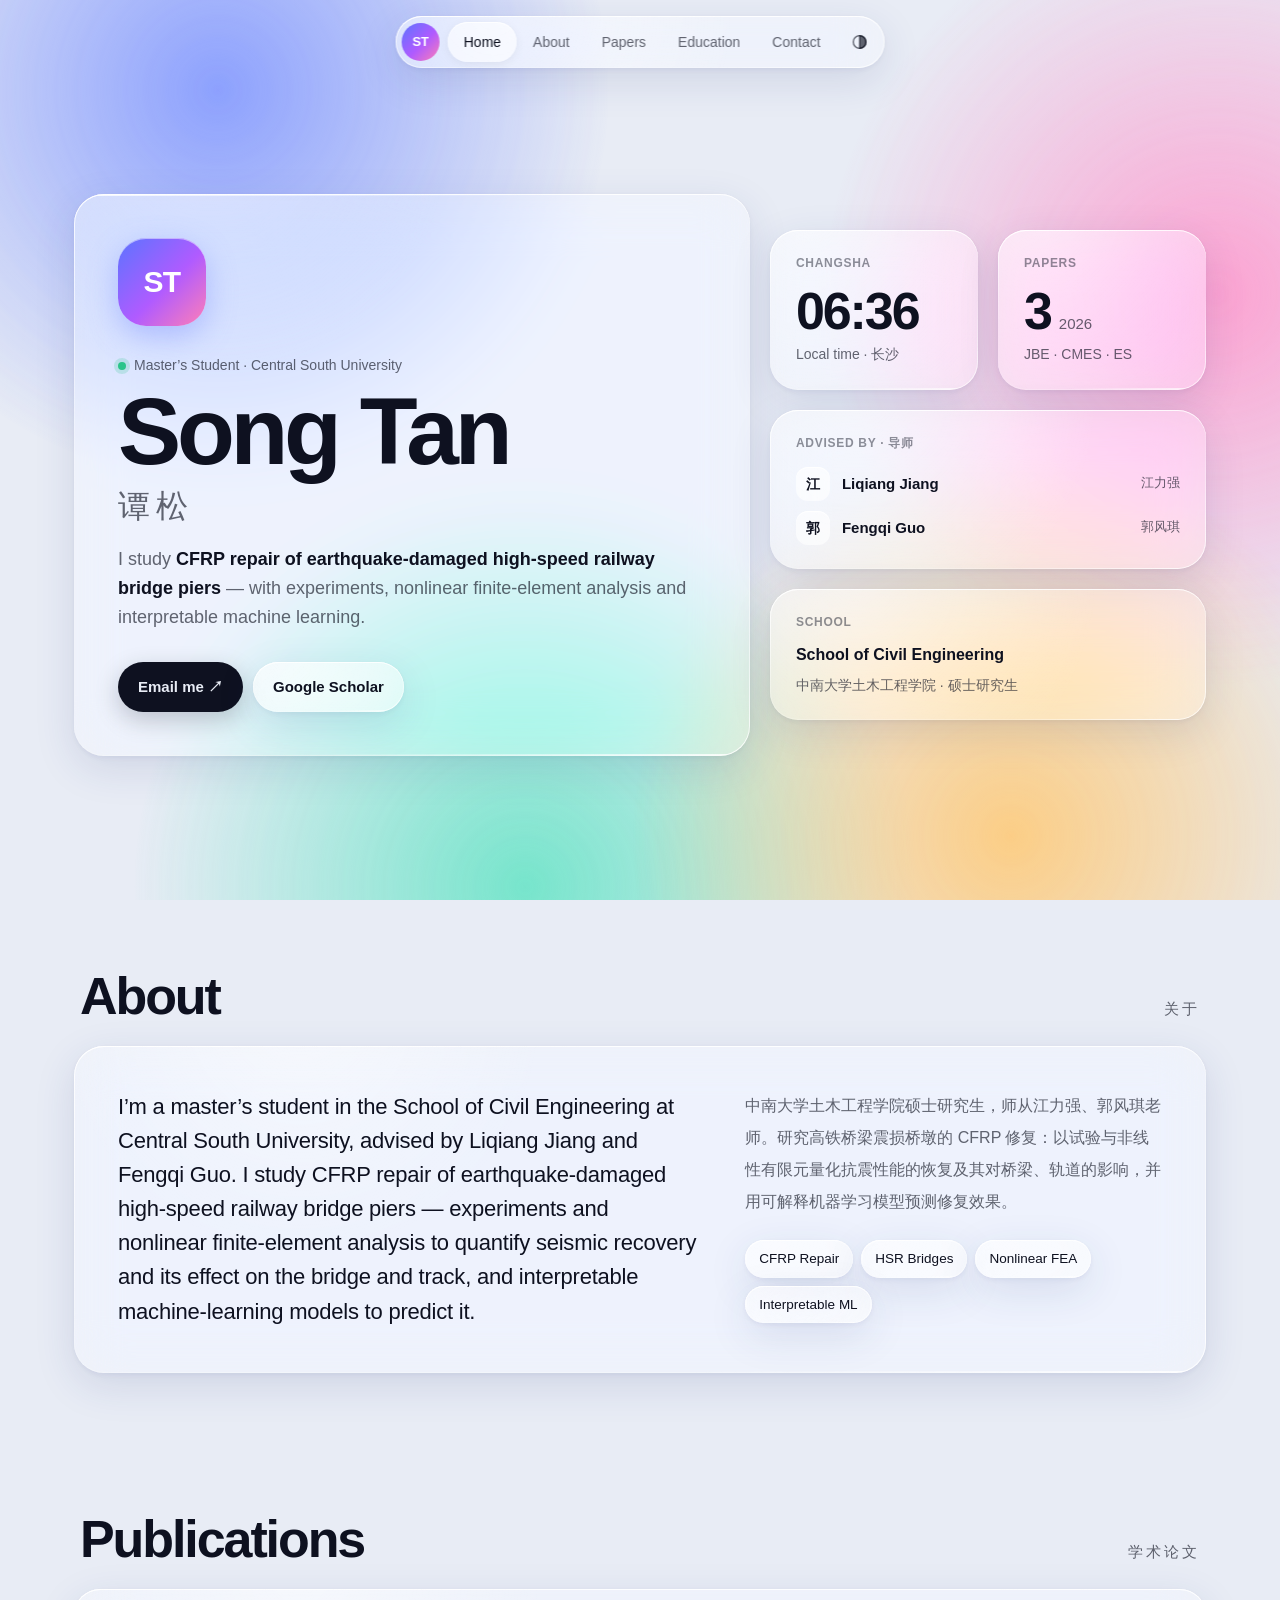
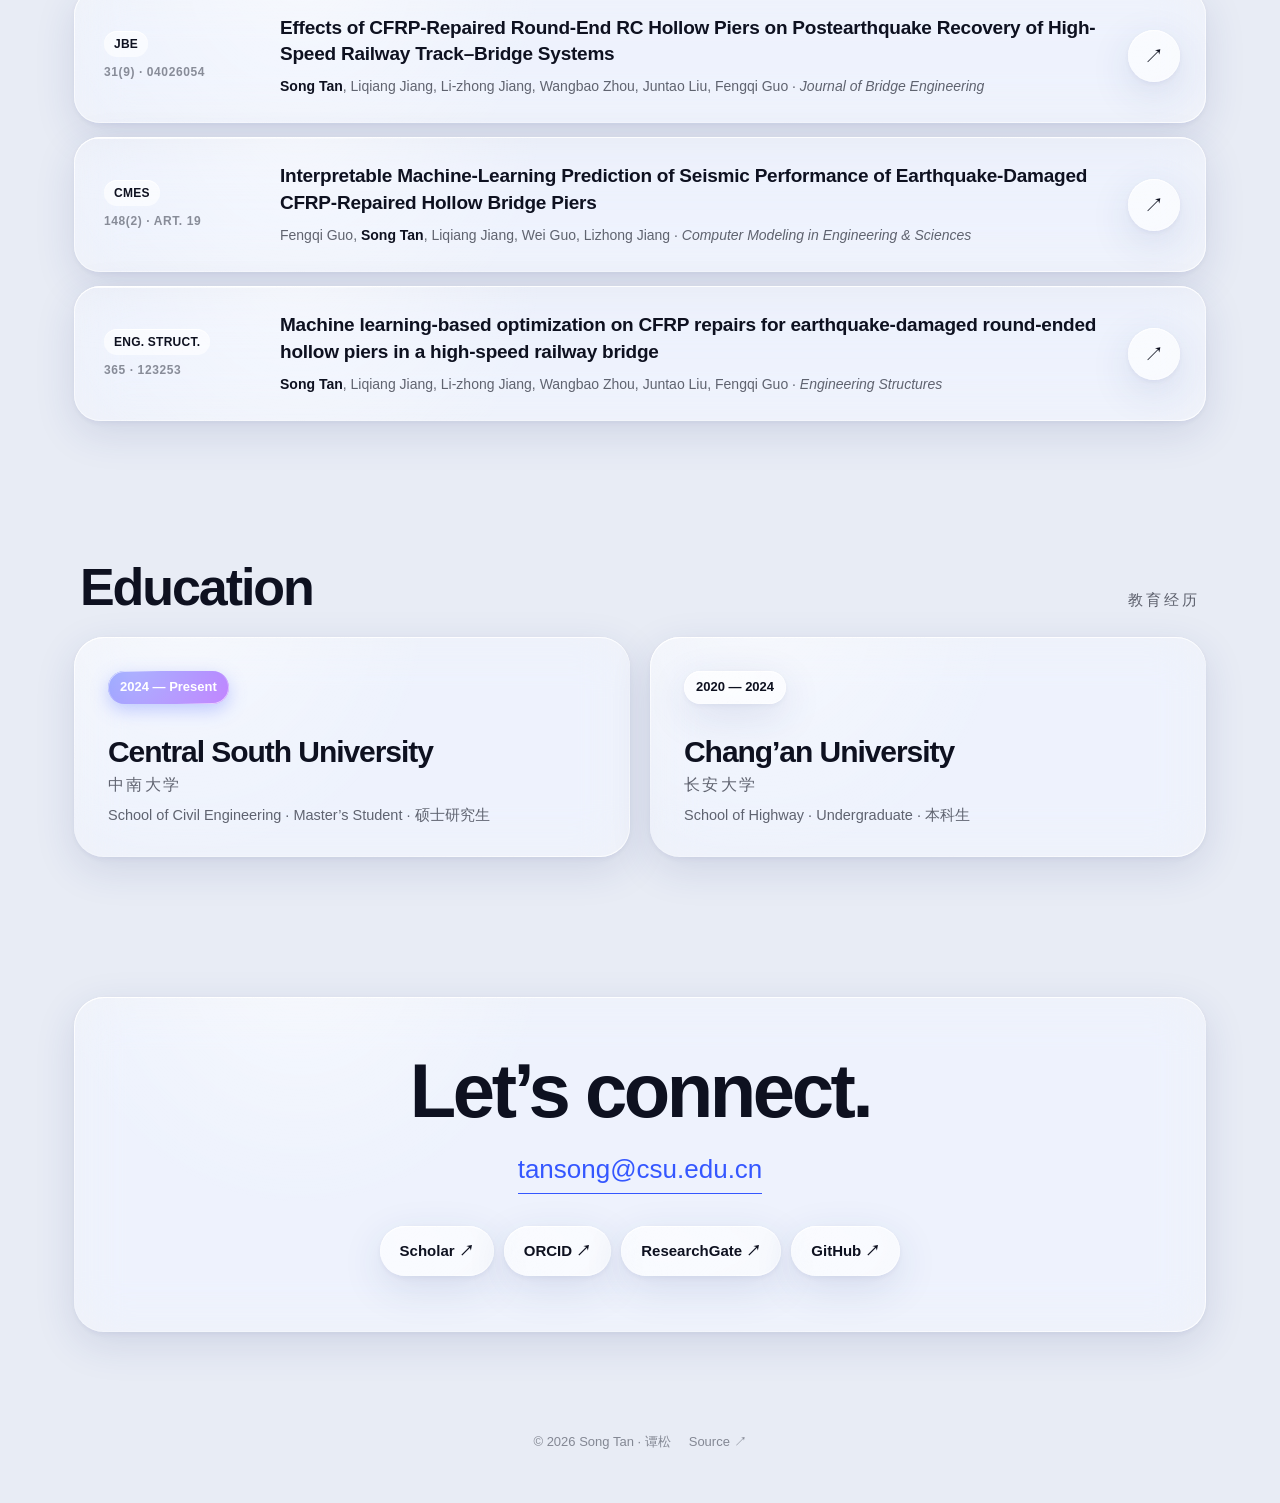
==== commit 486c5dcb: "Redesign homepage in a liquid-glass style Replace the neo-brutalist page with a light/dark "liquid g" ====
--- a/index.html
+++ b/index.html
@@ -5,437 +5,397 @@
 <meta name="viewport" content="width=device-width, initial-scale=1" />
 <title>Song Tan 谭松</title>
 <meta name="description" content="Song Tan 谭松，中南大学土木工程学院硕士研究生。研究方向：高铁桥梁震后 CFRP 修复、非线性有限元、可解释机器学习。" />
-<meta name="theme-color" content="#FFD23F" />
+<meta name="color-scheme" content="light dark" />
+<meta name="theme-color" content="#E8ECF5" media="(prefers-color-scheme: light)" />
+<meta name="theme-color" content="#06070C" media="(prefers-color-scheme: dark)" />
 <meta property="og:type" content="profile" />
 <meta property="og:title" content="Song Tan 谭松" />
 <meta property="og:description" content="中南大学土木工程学院硕士研究生 · 高铁桥梁震后 CFRP 修复 / 可解释机器学习" />
+<meta property="og:url" content="https://ronintan.github.io/" />
 <meta property="og:locale" content="zh_CN" />
-<link rel="icon" href="data:image/svg+xml,%3Csvg xmlns='http://www.w3.org/2000/svg' viewBox='0 0 32 32'%3E%3Crect width='32' height='32' fill='%23FFD23F'/%3E%3Crect x='2.5' y='2.5' width='27' height='27' fill='none' stroke='%23111' stroke-width='3'/%3E%3Ctext x='16' y='23.5' font-family='Arial Black,Arial,sans-serif' font-size='17' font-weight='900' text-anchor='middle' fill='%23111'%3ET%3C/text%3E%3C/svg%3E" />
+<link rel="icon" href="data:image/svg+xml,%3Csvg xmlns='http://www.w3.org/2000/svg' viewBox='0 0 64 64'%3E%3Cdefs%3E%3ClinearGradient id='g' x1='0' y1='0' x2='1' y2='1'%3E%3Cstop offset='0' stop-color='%235B74FF'/%3E%3Cstop offset='.55' stop-color='%23B05BFF'/%3E%3Cstop offset='1' stop-color='%23FF7FB6'/%3E%3C/linearGradient%3E%3C/defs%3E%3Crect width='64' height='64' rx='18' fill='url(%23g)'/%3E%3Ctext x='32' y='42' font-family='-apple-system,Segoe UI,Arial,sans-serif' font-size='26' font-weight='700' text-anchor='middle' fill='white'%3EST%3C/text%3E%3C/svg%3E" />
+<script>
+  // apply the saved theme before first paint, and mark JS as available for reveal animations
+  (function(d){d.className+=' js';try{var t=localStorage.getItem('st-theme');if(t)d.setAttribute('data-theme',t)}catch(e){}})(document.documentElement);
+</script>
 <style>
   :root{
-    --ink:#111111;
-    --paper:#FFFCF0;
-    --white:#FFFFFF;
-    --pink:#FF4D8D;
-    --blue:#3D5AFE;
-    --yellow:#FFD23F;
-    --mint:#00E5A0;
-    --heavy:"Arial Black","Helvetica Neue",Helvetica,Arial,"PingFang SC","Hiragino Sans GB","Microsoft YaHei",sans-serif;
-    --sans:"Helvetica Neue",Helvetica,Arial,"PingFang SC","Hiragino Sans GB","Microsoft YaHei",sans-serif;
-    --mono:"SF Mono","JetBrains Mono",Consolas,"Courier New",monospace;
+    --base:#E8ECF5;
+    --ink:#0E1120;
+    --ink2:rgba(14,17,32,.64);
+    --ink3:rgba(14,17,32,.46);
+    --glass:rgba(255,255,255,.34);
+    --glass-hi:rgba(255,255,255,.62);
+    --glass-solid:rgba(250,251,255,.92);
+    --rim:rgba(255,255,255,.85);
+    --rim2:rgba(255,255,255,.22);
+    --spec:rgba(255,255,255,.45);
+    --shadow:0 12px 40px rgba(40,52,120,.13),0 2px 6px rgba(40,52,120,.06);
+    --b1:#7C93FF;--b2:#FF95CB;--b3:#62E3C4;--b4:#FFC872;
+    --accent:#3557FF;
+    --grad:linear-gradient(135deg,#5B74FF,#B05BFF 55%,#FF7FB6);
+    /* system fonts: SF Pro on Apple, Segoe UI on Windows, PingFang / YaHei for Chinese — no external font requests */
+    --sans:-apple-system,BlinkMacSystemFont,"SF Pro Display","SF Pro Text","Segoe UI Variable","Segoe UI","Helvetica Neue",Arial,"PingFang SC","Hiragino Sans GB","Microsoft YaHei","Noto Sans CJK SC","Source Han Sans SC",sans-serif;
+    --zh:"PingFang SC","Hiragino Sans GB","Microsoft YaHei","Noto Sans CJK SC","Source Han Sans SC",sans-serif;
+  }
+  @media (prefers-color-scheme:dark){
+    :root:not([data-theme="light"]){
+      --base:#06070C;--ink:#F3F5FB;--ink2:rgba(243,245,251,.68);--ink3:rgba(243,245,251,.46);
+      --glass:rgba(255,255,255,.06);--glass-hi:rgba(255,255,255,.14);--glass-solid:rgba(22,24,34,.94);--rim:rgba(255,255,255,.32);--rim2:rgba(255,255,255,.04);
+      --spec:rgba(255,255,255,.12);--shadow:0 12px 40px rgba(0,0,0,.45);
+      --b1:#2E43D9;--b2:#A2307A;--b3:#0F8A73;--b4:#8F5A16;--accent:#93A6FF;
+    }
+  }
+  :root[data-theme="dark"]{
+    --base:#06070C;--ink:#F3F5FB;--ink2:rgba(243,245,251,.68);--ink3:rgba(243,245,251,.46);
+    --glass:rgba(255,255,255,.06);--glass-hi:rgba(255,255,255,.14);--glass-solid:rgba(22,24,34,.94);--rim:rgba(255,255,255,.32);--rim2:rgba(255,255,255,.04);
+    --spec:rgba(255,255,255,.12);--shadow:0 12px 40px rgba(0,0,0,.45);
+    --b1:#2E43D9;--b2:#A2307A;--b3:#0F8A73;--b4:#8F5A16;--accent:#93A6FF;
   }
   *,*::before,*::after{box-sizing:border-box}
-  html{-webkit-text-size-adjust:100%;scroll-behavior:smooth}
-  body{
-    margin:0;background:var(--paper);color:var(--ink);
-    font-family:var(--sans);font-size:15.5px;line-height:1.8;
-    -webkit-font-smoothing:antialiased;
-    background-image:radial-gradient(var(--ink) .5px, transparent .5px);
-    background-size:14px 14px;
-    background-position:0 0;
-  }
+  html{-webkit-text-size-adjust:100%;scroll-behavior:smooth;scroll-padding-top:90px}
+  body{margin:0;background:var(--base);color:var(--ink);font-family:var(--sans);font-size:16px;line-height:1.6;-webkit-font-smoothing:antialiased;transition:background .4s,color .4s}
   a{color:inherit;text-decoration:none}
-  ::selection{background:var(--yellow)}
-
-  .page{max-width:1320px;margin:0 auto;padding:0 32px 70px}
-
-  /* 顶条 */
-  .topbar{
-    background:var(--ink);color:var(--paper);
-    border-bottom:3px solid var(--ink);
-    position:sticky;top:0;z-index:30;
-  }
-  .topbar .in{
-    max-width:1320px;margin:0 auto;padding:12px 32px;
-    display:flex;align-items:center;justify-content:space-between;gap:16px;
-  }
-  .topbar .nm{
-    font-family:var(--heavy);font-size:15px;letter-spacing:-.02em;
-  }
-  .topbar .nm span{color:var(--yellow)}
-  .topbar nav{display:flex;gap:8px;font-family:var(--mono);font-size:10.5px;letter-spacing:.1em;text-transform:uppercase}
-  .topbar nav a{
-    border:2px solid var(--paper);padding:5px 9px;transition:background .12s,color .12s;
-  }
-  .topbar nav a:hover{background:var(--yellow);color:var(--ink);border-color:var(--yellow)}
-
-  /* 首屏 */
-  .hero{padding:54px 0 40px;position:relative}
-  .kicker{
-    display:inline-block;background:var(--mint);border:3px solid var(--ink);
-    padding:6px 12px;font-family:var(--mono);font-size:10.5px;letter-spacing:.14em;
-    text-transform:uppercase;font-weight:700;box-shadow:4px 4px 0 var(--ink);
-    transform:rotate(-1.2deg);
-  }
-  h1{
-    margin:24px 0 0;font-family:var(--heavy);font-weight:900;
-    font-size:clamp(56px,13.4vw,236px);line-height:.82;letter-spacing:-.055em;
-    text-transform:uppercase;
-  }
-  h1 .l1{display:block}
-  h1 .l2{
-    display:inline-block;background:var(--yellow);border:4px solid var(--ink);
-    box-shadow:10px 10px 0 var(--ink);padding:0 .06em .04em;
-    transform:rotate(-1deg);margin-top:.04em;
-  }
-  .zh-line{
-    display:flex;align-items:baseline;gap:14px;flex-wrap:wrap;margin-top:26px;
-  }
-  .zh-line .zh{
-    font-size:26px;letter-spacing:.4em;font-weight:700;
-  }
-  .zh-line .role{
-    font-family:var(--mono);font-size:11px;letter-spacing:.12em;text-transform:uppercase;
-    color:#3A3A3A;
-  }
-
-  .hero-grid{
-    display:grid;grid-template-columns:minmax(0,1fr) 340px;gap:34px;
-    margin-top:34px;align-items:start;
-  }
-  .affil{font-size:14.5px;line-height:1.95;margin:0}
-  .affil b{font-weight:700}
-  .affil .zh{display:block;margin-top:4px;font-size:13.5px;color:#4A4A4A}
-
-  .links{list-style:none;margin:22px 0 0;padding:0;display:flex;flex-wrap:wrap;gap:8px}
-  .links a{
-    display:inline-flex;align-items:center;gap:6px;
-    border:3px solid var(--ink);background:var(--white);padding:7px 11px;
-    font-family:var(--mono);font-size:10.5px;letter-spacing:.08em;text-transform:uppercase;
-    box-shadow:4px 4px 0 var(--ink);
-    transition:transform .08s,box-shadow .08s,background .12s;
-  }
-  .links a:hover{background:var(--blue);color:#fff}
-  .links a:active{transform:translate(4px,4px);box-shadow:0 0 0 var(--ink)}
-
-  /* 信息面板 */
-  .info{
-    border:3px solid var(--ink);background:var(--blue);color:#fff;box-shadow:8px 8px 0 var(--ink);
-    align-self:start;
-  }
-  .info .hd{
-    background:var(--ink);color:var(--paper);border-bottom:3px solid var(--ink);
-    padding:8px 12px;font-family:var(--mono);font-size:10px;letter-spacing:.16em;text-transform:uppercase;
-    display:flex;justify-content:space-between;
-  }
-  .info .hd span:last-child{color:var(--yellow)}
-  .info .bd{padding:18px 16px}
-  .info .affil{color:#fff;font-size:14px}
-  .info .affil .zh{color:rgba(255,255,255,.75)}
-  .info .links{margin-top:16px;display:grid;grid-template-columns:1fr 1fr;gap:7px}
-  .info .links a{width:100%;justify-content:center}
-  .info .links a{background:transparent;color:#fff;border-color:#fff;box-shadow:3px 3px 0 rgba(0,0,0,.9)}
-  .info .links a:hover{background:var(--yellow);color:var(--ink);border-color:var(--ink)}
-  .info dl{margin:18px 0 0;padding-top:6px;border-top:3px solid var(--ink)}
-  .info div.row{display:flex;justify-content:space-between;gap:12px;padding:7px 0;border-bottom:2px dashed rgba(255,255,255,.35)}
-  .info div.row:last-child{border-bottom:none}
-  .info dt{font-family:var(--mono);font-size:9.5px;letter-spacing:.1em;text-transform:uppercase;color:rgba(255,255,255,.7)}
-  .info dd{margin:0;font-size:13px;font-weight:700;text-align:right}
-
-  /* 章节卡片 */
-  .card{
-    border:3px solid var(--ink);background:var(--white);box-shadow:8px 8px 0 var(--ink);
-    margin:0 0 26px;
-  }
-  .card-hd{
-    display:flex;align-items:center;gap:14px;
-    border-bottom:3px solid var(--ink);padding:11px 16px;
-  }
-  .card-hd .idx{
-    font-family:var(--heavy);font-size:13px;background:var(--ink);color:var(--paper);
-    padding:3px 8px;letter-spacing:.02em;
-  }
-  .card-hd h2{
-    margin:0;font-family:var(--heavy);font-size:16px;letter-spacing:-.01em;text-transform:uppercase;
-  }
-  .card-hd .zh{
-    margin-left:auto;font-size:13px;letter-spacing:.24em;color:#444;
-  }
-  .c-pink .card-hd{background:var(--pink);color:var(--ink)}
-  .c-mint .card-hd{background:var(--mint)}
-  .c-yellow .card-hd{background:var(--yellow)}
-  .card-bd{padding:26px 22px}
-
-  p{margin:0 0 16px;color:#2B2B2B;font-size:15px;line-height:1.9;max-width:62ch}
-  p:last-child{margin-bottom:0}
-  p.zh{color:#5A5A5A;font-size:14px}
-  p b{font-weight:700;color:var(--ink)}
-
-  /* 论文 */
-  .pub{
-    display:grid;grid-template-columns:64px minmax(0,1fr) auto;gap:18px;
-    padding:22px 0;border-bottom:3px solid var(--ink);
-  }
-  .pub:last-child{border-bottom:none;padding-bottom:0}
-  .pub:first-child{padding-top:0}
-  .pub .no{
-    width:64px;height:64px;border:3px solid var(--ink);border-radius:50%;
-    display:flex;align-items:center;justify-content:center;
-    font-family:var(--heavy);font-size:19px;
-    box-shadow:3px 3px 0 var(--ink);
-  }
-  .pub:nth-child(1) .no{background:var(--pink)}
-  .pub:nth-child(2) .no{background:var(--yellow)}
-  .pub:nth-child(3) .no{background:var(--mint)}
-  .pub h3{
-    margin:0 0 10px;font-size:16px;line-height:1.6;font-weight:700;letter-spacing:-.01em;max-width:54ch;
-  }
-  .pub .au{font-family:var(--mono);font-size:10.5px;line-height:1.9;color:#555;margin:0 0 3px;letter-spacing:.01em}
-  .pub .au b{color:var(--ink);font-weight:700}
-  .pub .ve{font-family:var(--mono);font-size:10.5px;line-height:1.9;color:#333;margin:0}
-  .pub .ve em{font-style:italic}
-  .pub .go{
-    align-self:start;white-space:nowrap;
-    border:3px solid var(--ink);background:var(--white);padding:8px 12px;
-    font-family:var(--mono);font-size:10px;letter-spacing:.1em;text-transform:uppercase;font-weight:700;
-    box-shadow:4px 4px 0 var(--ink);
-    transition:transform .08s,box-shadow .08s,background .12s,color .12s;
-  }
-  .pub .go:hover{background:var(--ink);color:var(--paper)}
-  .pub .go:active{transform:translate(4px,4px);box-shadow:0 0 0 var(--ink)}
-
-  /* 教育 */
+  :focus-visible{outline:2px solid var(--accent);outline-offset:3px;border-radius:12px}
+  .zh{font-family:var(--zh)}
+  .sr{position:absolute;width:1px;height:1px;overflow:hidden;clip:rect(0 0 0 0);white-space:nowrap}
+
+  /* —— aurora backdrop —— */
+  .aurora{position:fixed;inset:0;z-index:0;overflow:hidden;pointer-events:none}
+  .aurora i{position:absolute;width:70vmax;height:70vmax;border-radius:50%;opacity:.85;will-change:transform}
+  .aurora .a1{background:radial-gradient(circle,var(--b1) 0,transparent 62%);top:-28vmax;left:-18vmax;animation:f1 26s ease-in-out infinite alternate}
+  .aurora .a2{background:radial-gradient(circle,var(--b2) 0,transparent 62%);top:-12vmax;right:-30vmax;animation:f2 30s ease-in-out infinite alternate}
+  .aurora .a3{background:radial-gradient(circle,var(--b3) 0,transparent 62%);bottom:-34vmax;left:6vmax;animation:f3 34s ease-in-out infinite alternate}
+  .aurora .a4{background:radial-gradient(circle,var(--b4) 0,transparent 60%);bottom:-30vmax;right:-14vmax;animation:f1 38s ease-in-out infinite alternate-reverse}
+  @keyframes f1{to{transform:translate(16vmax,10vmax) scale(1.12)}}
+  @keyframes f2{to{transform:translate(-14vmax,16vmax) scale(.92)}}
+  @keyframes f3{to{transform:translate(12vmax,-12vmax) scale(1.08)}}
+
+  /* —— glass material —— */
+  .glass{
+    position:relative;isolation:isolate;
+    background:var(--glass);
+    -webkit-backdrop-filter:blur(26px) saturate(175%);
+    backdrop-filter:blur(26px) saturate(175%);
+    border-radius:var(--r,30px);
+    box-shadow:var(--shadow),inset 0 1px 0 var(--rim),inset 0 -1px 0 var(--rim2);
+  }
+  .glass::before{
+    content:"";position:absolute;inset:0;border-radius:inherit;padding:1.2px;pointer-events:none;
+    background:linear-gradient(145deg,var(--rim),transparent 32%,transparent 68%,var(--rim));
+    -webkit-mask:linear-gradient(#000 0 0) content-box,linear-gradient(#000 0 0);
+    -webkit-mask-composite:xor;mask-composite:exclude;
+  }
+  .glass::after{
+    content:"";position:absolute;inset:0;border-radius:inherit;pointer-events:none;z-index:-1;
+    background:radial-gradient(520px circle at var(--mx,20%) var(--my,-10%),var(--spec),transparent 46%);
+  }
+  /* browsers without backdrop blur, or readers who ask for less transparency, get frosted solid panels */
+  @supports not ((backdrop-filter:blur(1px)) or (-webkit-backdrop-filter:blur(1px))){
+    .glass{background:var(--glass-solid)}
+  }
+  @media (prefers-reduced-transparency:reduce){
+    .glass{background:var(--glass-solid);-webkit-backdrop-filter:none;backdrop-filter:none}
+  }
+
+  .wrap{position:relative;z-index:1;max-width:1180px;margin:0 auto;padding:0 24px}
+
+  /* —— floating tab bar —— */
+  .bar{position:fixed;top:16px;left:50%;transform:translateX(-50%);z-index:20;--r:999px;display:flex;align-items:center;gap:4px;padding:6px}
+  .bar .me{width:38px;height:38px;border-radius:50%;display:grid;place-items:center;font-weight:700;font-size:13px;color:#fff;background:var(--grad);margin-right:4px;flex:none}
+  .bar nav{position:relative;display:flex}
+  .bar nav a{position:relative;z-index:1;padding:9px 16px;font-size:14px;font-weight:500;color:var(--ink2);border-radius:999px;transition:color .25s}
+  .bar nav a.on{color:var(--ink)}
+  .bubble{position:absolute;top:0;bottom:0;left:0;width:0;border-radius:999px;background:var(--glass-hi);box-shadow:inset 0 1px 0 var(--rim),0 2px 10px rgba(0,0,0,.06);transition:transform .45s cubic-bezier(.3,1.4,.5,1),width .45s cubic-bezier(.3,1.4,.5,1)}
+  .bar button{appearance:none;border:0;background:transparent;color:var(--ink2);width:38px;height:38px;border-radius:50%;cursor:pointer;flex:none;transition:background .2s,color .2s}
+  .bar button:hover{background:var(--glass-hi);color:var(--ink)}
+  .bar button svg{display:block;margin:auto}
+
+  /* —— hero —— */
+  .hero{min-height:100vh;display:grid;grid-template-columns:minmax(0,1.55fr) minmax(0,1fr);gap:20px;align-items:center;padding:110px 0 60px}
+  .card-main{padding:44px}
+  .avatar{width:88px;height:88px;border-radius:28px;display:grid;place-items:center;font-weight:700;font-size:30px;color:#fff;letter-spacing:-.02em;
+    background:var(--grad);box-shadow:0 10px 30px rgba(91,116,255,.35),inset 0 1px 0 rgba(255,255,255,.5)}
+  .card-main .kick{margin-top:28px;font-size:14px;font-weight:500;color:var(--ink2);display:flex;align-items:center;gap:8px}
+  .card-main .kick i{width:8px;height:8px;border-radius:50%;background:#2BC48A;box-shadow:0 0 0 4px rgba(43,196,138,.2);flex:none}
+  h1{margin:10px 0 0;font-size:clamp(52px,7.4vw,104px);line-height:.95;letter-spacing:-.045em;font-weight:700}
+  h1 .zh{display:block;font-size:.34em;letter-spacing:.18em;font-weight:500;color:var(--ink2);margin-top:14px}
+  .card-main p.lede{margin:24px 0 0;font-size:18px;line-height:1.6;color:var(--ink2);max-width:600px}
+  .card-main p.lede b{color:var(--ink);font-weight:600}
+  .ctas{display:flex;flex-wrap:wrap;gap:10px;margin-top:30px}
+  .btn{--r:999px;display:inline-flex;align-items:center;gap:8px;padding:13px 20px;font-size:15px;font-weight:600;transition:transform .2s}
+  .btn:hover{transform:translateY(-2px)}
+  .btn.solid{background:var(--ink);color:var(--base);border-radius:999px;box-shadow:0 8px 24px rgba(14,17,32,.22)}
+
+  .side{display:grid;gap:20px}
+  .w{padding:24px 26px;--r:28px}
+  .w .lbl{font-size:12px;font-weight:600;letter-spacing:.06em;text-transform:uppercase;color:var(--ink3)}
+  .w .big{font-size:52px;font-weight:650;letter-spacing:-.04em;line-height:1;margin-top:12px;font-variant-numeric:tabular-nums}
+  .w .big small{font-size:15px;font-weight:500;letter-spacing:0;color:var(--ink2);margin-left:8px}
+  .w .sub{margin-top:6px;font-size:14px;color:var(--ink2)}
+  .w .sub.strong{font-size:16px;color:var(--ink);font-weight:600;margin-top:10px}
+  .row2{display:grid;grid-template-columns:1fr 1fr;gap:20px}
+  .adv{display:flex;flex-direction:column;gap:10px;margin-top:14px}
+  .adv div{display:flex;align-items:center;gap:12px;font-size:15px;font-weight:600}
+  .adv div span{font-weight:400;color:var(--ink2);font-size:13px;margin-left:auto}
+  .adv i{width:34px;height:34px;border-radius:12px;display:grid;place-items:center;font-style:normal;font-family:var(--zh);font-size:14px;background:var(--glass-hi);box-shadow:inset 0 1px 0 var(--rim)}
+
+  /* —— sections —— */
+  section.s{padding:70px 0}
+  .s-hd{display:flex;align-items:baseline;justify-content:space-between;gap:20px;margin-bottom:24px;padding:0 6px}
+  .s-hd h2{margin:0;font-size:clamp(34px,4.4vw,52px);letter-spacing:-.04em;font-weight:700;line-height:1}
+  .s-hd span{font-size:15px;color:var(--ink2);letter-spacing:.2em}
+
+  .about{padding:44px;display:grid;grid-template-columns:minmax(0,1.4fr) minmax(0,1fr);gap:44px}
+  .about p{margin:0}
+  .about .en{font-size:22px;line-height:1.55;letter-spacing:-.01em}
+  .about .zhp{font-size:16px;line-height:2;color:var(--ink2)}
+  .chips{display:flex;flex-wrap:wrap;gap:8px;margin-top:22px}
+  .chip{--r:999px;padding:8px 14px;font-size:13.5px;font-weight:500}
+
+  .pubs{display:grid;gap:14px}
+  .pub{--r:26px;display:grid;grid-template-columns:150px minmax(0,1fr) 52px;gap:26px;align-items:center;padding:26px 26px 26px 30px;transition:transform .3s cubic-bezier(.2,.8,.2,1)}
+  .pub:hover{transform:translateY(-3px) scale(1.005)}
+  .pub .j{font-size:12px;font-weight:600;color:var(--ink3);text-transform:uppercase;letter-spacing:.05em;line-height:1.5}
+  .pub .j b{display:inline-block;margin-bottom:6px;padding:4px 10px;border-radius:999px;background:var(--glass-hi);box-shadow:inset 0 1px 0 var(--rim);color:var(--ink);font-size:12px;letter-spacing:.02em}
+  .pub h3{margin:0;font-size:19px;font-weight:600;line-height:1.38;letter-spacing:-.012em}
+  .pub .au{margin:8px 0 0;font-size:14px;color:var(--ink2)}
+  .pub .au b{color:var(--ink);font-weight:600}
+  .pub .go{--r:50%;width:52px;height:52px;display:grid;place-items:center;font-size:20px;transition:background .25s,color .25s,transform .3s}
+  .pub:hover .go{background:var(--ink);color:var(--base);transform:rotate(-45deg)}
+
   .edu{display:grid;grid-template-columns:1fr 1fr;gap:20px}
-  .edu .blk{
-    border:3px solid var(--ink);padding:18px 16px;box-shadow:5px 5px 0 var(--ink);
-  }
-  .edu .blk.y{background:var(--yellow)}
-  .edu .blk.m{background:var(--mint)}
-  .edu .yr{
-    display:inline-block;background:var(--ink);color:var(--paper);
-    font-family:var(--mono);font-size:9.5px;letter-spacing:.12em;padding:4px 8px;margin-bottom:12px;
-  }
-  .edu .nm{font-family:var(--heavy);font-size:16px;margin:0 0 6px;letter-spacing:-.01em}
-  .edu .nm span{font-family:var(--sans);font-weight:700;font-size:13px;letter-spacing:.1em;margin-left:8px}
-  .edu .dp{font-family:var(--mono);font-size:10px;line-height:1.9;margin:0;color:#1A1A1A}
-
-  /* 页脚 */
-  footer{
-    background:var(--ink);color:var(--paper);border-top:3px solid var(--ink);
-    margin-top:14px;
-  }
-  footer .in{
-    max-width:1320px;margin:0 auto;padding:26px 32px;
-    display:flex;justify-content:space-between;align-items:center;gap:16px;flex-wrap:wrap;
-    font-family:var(--mono);font-size:10.5px;letter-spacing:.12em;text-transform:uppercase;
-  }
-  footer a:hover{color:var(--yellow)}
-
-  /* —— 桌面大屏 —— */
-  @media (min-width:1200px){
-    h1 .l2{display:block;width:100%;box-sizing:border-box;margin-right:0}
-    .hero{padding:64px 0 46px}
-    .hero-grid{grid-template-columns:minmax(0,1fr) 392px;gap:44px}
-    .info .bd{padding:22px 20px}
-    .info .affil{font-size:15px}
-    .info dl{margin-top:22px}
-    .card-bd{padding:32px 34px}
-    .card-hd{padding:12px 20px}
-    .card-hd h2{font-size:17px}
-    p{font-size:15.5px;max-width:68ch}
-    p.zh{font-size:14px}
-    .about-cols{display:grid;grid-template-columns:1.08fr .92fr;gap:48px;align-items:start}
-    .about-cols .zhcol{border-left:3px solid var(--ink);padding-left:36px}
-    .about-cols .zhcol p:first-child{margin-top:0}
-    .pub{grid-template-columns:64px minmax(0,1fr) 150px;gap:24px;padding:26px 0}
-    .pub .no{width:64px;height:64px;font-size:19px}
-    .pub h3{font-size:17.5px;max-width:64ch}
-    .pub .au,.pub .ve{font-size:11px}
-    .edu{gap:26px}
-    .edu .blk{padding:24px 22px}
-  }
-  @media (min-width:1600px){
-    .page{max-width:1400px}
-    .topbar .in,footer .in{max-width:1400px}
-    h1{font-size:clamp(200px,15.2vw,320px)}
-    .hero-grid{grid-template-columns:minmax(0,1fr) 420px}
-  }
-
-  @media (max-width:1199px){
-    .about-cols .zhcol{margin-top:10px;padding-top:18px;border-top:2px dashed rgba(17,17,17,.2)}
-    .about-cols .zhcol p:first-child{margin-top:0}
-  }
+  .school{padding:34px 34px 30px;--r:30px;min-height:220px;display:flex;flex-direction:column;justify-content:space-between}
+  .school .yr{align-self:flex-start;--r:999px;padding:6px 12px;font-size:13px;font-weight:600}
+  .school h3{margin:28px 0 0;font-size:30px;letter-spacing:-.035em;font-weight:700;line-height:1.1}
+  .school h3 .zh{display:block;font-size:16px;font-weight:500;letter-spacing:.15em;color:var(--ink2);margin-top:8px}
+  .school p{margin:10px 0 0;color:var(--ink2);font-size:14.5px}
+  .school.now .yr{background:linear-gradient(135deg,#5B74FF,#B05BFF);color:#fff;box-shadow:0 6px 18px rgba(91,116,255,.35)}
+
+  .contact{padding:56px 44px;text-align:center}
+  .contact h2{margin:0;font-size:clamp(40px,6vw,76px);letter-spacing:-.045em;font-weight:700;line-height:1}
+  .contact .mail{display:inline-block;margin-top:20px;font-size:clamp(18px,2.4vw,26px);font-weight:500;color:var(--accent);border-bottom:1.5px solid currentColor;padding-bottom:2px}
+  .contact .links{display:flex;justify-content:center;flex-wrap:wrap;gap:10px;margin-top:32px}
+
+  footer{position:relative;z-index:1;display:flex;justify-content:center;gap:18px;flex-wrap:wrap;padding:30px 20px 50px;font-size:13px;color:var(--ink3)}
+  footer a:hover{color:var(--ink)}
+
+  /* reveal on scroll (only when JS runs, so content never stays hidden) */
+  .js .rv{opacity:0;transform:translateY(24px);transition:opacity .8s cubic-bezier(.2,.8,.2,1),transform .8s cubic-bezier(.2,.8,.2,1)}
+  .js .rv.in{opacity:1;transform:none}
+  .js .pub.rv.in:hover{transform:translateY(-3px) scale(1.005)}
 
   @media (max-width:900px){
-    .hero-grid{grid-template-columns:1fr;gap:26px}
-    .status{max-width:420px}
-  }
-  @media (max-width:640px){
-    .page{padding:0 14px 48px}
-    .topbar .in{padding:10px 14px}
-    .topbar nav a{padding:4px 7px;font-size:9.5px}
-    .topbar nav a:nth-child(3){display:none}
-    .hero{padding:34px 0 26px}
-    .card-bd{padding:20px 15px}
-    .pub{grid-template-columns:48px minmax(0,1fr);gap:12px}
-    .pub .no{width:48px;height:48px;font-size:15px}
-    .pub .go{grid-column:2;justify-self:start;margin-top:4px}
+    .hero{grid-template-columns:1fr;padding-top:96px;min-height:0}
+    .about{grid-template-columns:1fr;gap:20px;padding:30px}
+    .pub{grid-template-columns:1fr;gap:10px;padding:24px}
+    .pub .go{display:none}
     .edu{grid-template-columns:1fr}
-    h1{font-size:clamp(48px,15vw,86px)}
-    .zh-line .zh{font-size:20px}
-  }
-  @media (prefers-reduced-motion:reduce){html{scroll-behavior:auto}}
+  }
+  @media (max-width:560px){
+    .wrap{padding:0 14px}
+    .bar{top:10px;max-width:calc(100% - 20px)}
+    .bar nav a{padding:9px 10px;font-size:13px}
+    .bar nav a.hide-s{display:none}
+    .card-main{padding:28px 24px}
+    .row2{gap:14px}
+    .w{padding:20px}
+    .w .big{font-size:40px}
+    .about .en{font-size:19px}
+    .contact{padding:40px 22px}
+  }
+  @media (prefers-reduced-motion:reduce){
+    html{scroll-behavior:auto}
+    .aurora i{animation:none}
+    .js .rv{opacity:1;transform:none;transition:none}
+  }
 </style>
 </head>
 <body>
-
-<div class="topbar">
-  <div class="in">
-    <a class="nm" href="#top">SONG <span>TAN</span></a>
-    <nav>
-      <a href="#about">About</a>
-      <a href="#pubs">Publications</a>
-      <a href="#education">Education</a>
-      <a href="https://github.com/RoninTan" target="_blank" rel="noopener">GitHub ↗</a>
-    </nav>
-  </div>
-</div>
-
-<div class="page" id="top">
-
-  <section class="hero">
-    <div class="hero-grid">
-      <div class="left">
-        <span class="kicker">Master's Student · 硕士研究生</span>
-        <h1>
-          <span class="l1">Song</span>
-          <span class="l2">Tan</span>
-        </h1>
-
-        <div class="zh-line">
-          <span class="zh">谭&nbsp;松</span>
-          <span class="role">Central South University / Changsha</span>
-        </div>
-      </div>
-
-      <aside class="info">
-        <div class="hd"><span>Info</span><span>2026</span></div>
-        <div class="bd">
-          <p class="affil">
-            <b>School of Civil Engineering</b><br />
-            Central South University<br />
-            Changsha, China
-            <span class="zh">中南大学土木工程学院 · 中国长沙</span>
-          </p>
-
-          <ul class="links">
-            <li><a href="mailto:tansong@csu.edu.cn">Email ↗</a></li>
-            <li><a href="https://scholar.google.com/citations?hl=zh-CN&amp;user=KqbaW3oAAAAJ" target="_blank" rel="noopener">Scholar ↗</a></li>
-            <li><a href="https://orcid.org/0009-0006-5128-3348" target="_blank" rel="noopener">ORCID ↗</a></li>
-            <li><a href="https://www.researchgate.net/profile/Song-Tan-11" target="_blank" rel="noopener">ResearchGate ↗</a></li>
-          </ul>
-
-          <dl>
-            <div class="row"><dt>Position</dt><dd>硕士研究生</dd></div>
-            <div class="row"><dt>Advisors</dt><dd>江力强 · 郭风琪</dd></div>
-            <div class="row"><dt>Papers</dt><dd>3 / 2026</dd></div>
-          </dl>
-        </div>
-      </aside>
-    </div>
-
+<div class="aurora" aria-hidden="true"><i class="a1"></i><i class="a2"></i><i class="a3"></i><i class="a4"></i></div>
+
+<header class="bar glass">
+  <a class="me" href="#top" aria-label="Back to top">ST</a>
+  <nav id="nav" aria-label="Sections">
+    <span class="bubble" id="bubble" aria-hidden="true"></span>
+    <a href="#top" class="on">Home</a>
+    <a href="#about">About</a>
+    <a href="#pubs">Papers</a>
+    <a href="#education" class="hide-s">Education</a>
+    <a href="#contact">Contact</a>
+  </nav>
+  <button id="theme" type="button" aria-label="Switch light / dark theme"><svg width="18" height="18" viewBox="0 0 24 24" fill="none" stroke="currentColor" stroke-width="1.8" aria-hidden="true"><circle cx="12" cy="12" r="8.5"/><path d="M12 3.5a8.5 8.5 0 0 1 0 17z" fill="currentColor"/></svg></button>
+</header>
+
+<main class="wrap" id="top">
+  <section class="hero" data-sec="top">
+    <div class="glass card-main rv">
+      <div class="avatar" aria-hidden="true">ST</div>
+      <div class="kick"><i></i>Master’s Student · Central South University</div>
+      <h1>Song Tan<span class="zh">谭松</span></h1>
+      <p class="lede">I study <b>CFRP repair of earthquake-damaged high-speed railway bridge piers</b> — with experiments, nonlinear finite-element analysis and interpretable machine learning.</p>
+      <div class="ctas">
+        <a class="btn solid" href="mailto:tansong@csu.edu.cn">Email me ↗</a>
+        <a class="btn glass" href="https://scholar.google.com/citations?hl=zh-CN&amp;user=KqbaW3oAAAAJ" target="_blank" rel="noopener">Google Scholar</a>
+      </div>
+    </div>
+
+    <div class="side">
+      <div class="row2">
+        <div class="glass w rv"><div class="lbl">Changsha</div><div class="big" id="clock">--:--</div><div class="sub">Local time · 长沙</div></div>
+        <div class="glass w rv"><div class="lbl">Papers</div><div class="big">3<small>2026</small></div><div class="sub">JBE · CMES · ES</div></div>
+      </div>
+      <div class="glass w rv">
+        <div class="lbl">Advised by · 导师</div>
+        <div class="adv">
+          <div><i aria-hidden="true">江</i>Liqiang Jiang<span class="zh">江力强</span></div>
+          <div><i aria-hidden="true">郭</i>Fengqi Guo<span class="zh">郭风琪</span></div>
+        </div>
+      </div>
+      <div class="glass w rv">
+        <div class="lbl">School</div>
+        <div class="sub strong">School of Civil Engineering</div>
+        <div class="sub zh">中南大学土木工程学院 · 硕士研究生</div>
+      </div>
+    </div>
   </section>
 
-  <section class="card c-pink" id="about">
-    <div class="card-hd">
-      <span class="idx">01</span>
-      <h2>About</h2>
-      <span class="zh">关于</span>
-    </div>
-    <div class="card-bd">
-      <div class="about-cols">
-        <div class="encol">
-          <p>
-            I'm a master's student in the School of Civil Engineering at Central South University,
-            advised by <b>Liqiang Jiang</b> and <b>Fengqi Guo</b>.
-          </p>
-          <p>
-            I study CFRP repair of earthquake-damaged high-speed railway bridge piers — experiments and
-            nonlinear finite-element analysis to quantify seismic recovery and its effect on the bridge
-            and track, and interpretable machine-learning models to predict it.
-          </p>
-        </div>
-
-        <div class="zhcol">
-          <p class="zh">中南大学土木工程学院硕士研究生，师从江力强、郭风琪老师。</p>
-          <p class="zh">
-            研究高铁桥梁震损桥墩的 CFRP 修复：以试验与非线性有限元量化抗震性能的恢复及其对桥梁、轨道的影响，
-            并用可解释机器学习模型预测修复效果。
-          </p>
+  <section class="s" id="about" data-sec="about">
+    <div class="s-hd rv"><h2>About</h2><span class="zh">关于</span></div>
+    <div class="glass about rv">
+      <div>
+        <p class="en">I’m a master’s student in the School of Civil Engineering at Central South University, advised by Liqiang Jiang and Fengqi Guo. I study CFRP repair of earthquake-damaged high-speed railway bridge piers — experiments and nonlinear finite-element analysis to quantify seismic recovery and its effect on the bridge and track, and interpretable machine-learning models to predict it.</p>
+      </div>
+      <div>
+        <p class="zhp zh">中南大学土木工程学院硕士研究生，师从江力强、郭风琪老师。研究高铁桥梁震损桥墩的 CFRP 修复：以试验与非线性有限元量化抗震性能的恢复及其对桥梁、轨道的影响，并用可解释机器学习模型预测修复效果。</p>
+        <div class="chips">
+          <span class="glass chip">CFRP Repair</span>
+          <span class="glass chip">HSR Bridges</span>
+          <span class="glass chip">Nonlinear FEA</span>
+          <span class="glass chip">Interpretable ML</span>
         </div>
       </div>
     </div>
   </section>
 
-  <section class="card c-yellow" id="pubs">
-    <div class="card-hd">
-      <span class="idx">02</span>
-      <h2>Publications</h2>
-      <span class="zh">学术论文</span>
-    </div>
-    <div class="card-bd">
-      <article class="pub">
-        <span class="no">01</span>
+  <section class="s" id="pubs" data-sec="pubs">
+    <div class="s-hd rv"><h2>Publications</h2><span class="zh">学术论文</span></div>
+    <div class="pubs">
+      <a class="glass pub rv" href="https://doi.org/10.1061/JBENF2.BEENG-7962" target="_blank" rel="noopener">
+        <div class="j"><b>JBE</b><br />31(9) · 04026054</div>
         <div>
           <h3>Effects of CFRP-Repaired Round-End RC Hollow Piers on Postearthquake Recovery of High-Speed Railway Track–Bridge Systems</h3>
-          <p class="au"><b>Song Tan</b>, Liqiang Jiang, Li-zhong Jiang, Wangbao Zhou, Juntao Liu, Fengqi Guo</p>
-          <p class="ve"><em>Journal of Bridge Engineering</em>, 31(9), 04026054</p>
-        </div>
-        <a class="go" href="https://doi.org/10.1061/JBENF2.BEENG-7962" target="_blank" rel="noopener">DOI ↗</a>
-      </article>
-
-      <article class="pub">
-        <span class="no">02</span>
+          <p class="au"><b>Song Tan</b>, Liqiang Jiang, Li-zhong Jiang, Wangbao Zhou, Juntao Liu, Fengqi Guo · <i>Journal of Bridge Engineering</i></p>
+        </div>
+        <span class="glass go" aria-hidden="true">↗</span>
+      </a>
+      <a class="glass pub rv" href="https://doi.org/10.32604/cmes.2026.086426" target="_blank" rel="noopener">
+        <div class="j"><b>CMES</b><br />148(2) · Art. 19</div>
         <div>
           <h3>Interpretable Machine-Learning Prediction of Seismic Performance of Earthquake-Damaged CFRP-Repaired Hollow Bridge Piers</h3>
-          <p class="au">Fengqi Guo, <b>Song Tan</b>, Liqiang Jiang, Wei Guo, Lizhong Jiang</p>
-          <p class="ve"><em>Computer Modeling in Engineering &amp; Sciences</em>, 148(2), Article 19</p>
-        </div>
-        <a class="go" href="https://doi.org/10.32604/cmes.2026.086426" target="_blank" rel="noopener">Open ↗</a>
-      </article>
-
-      <article class="pub">
-        <span class="no">03</span>
+          <p class="au">Fengqi Guo, <b>Song Tan</b>, Liqiang Jiang, Wei Guo, Lizhong Jiang · <i>Computer Modeling in Engineering &amp; Sciences</i></p>
+        </div>
+        <span class="glass go" aria-hidden="true">↗</span>
+      </a>
+      <a class="glass pub rv" href="https://doi.org/10.1016/j.engstruct.2026.123253" target="_blank" rel="noopener">
+        <div class="j"><b>Eng. Struct.</b><br />365 · 123253</div>
         <div>
           <h3>Machine learning-based optimization on CFRP repairs for earthquake-damaged round-ended hollow piers in a high-speed railway bridge</h3>
-          <p class="au"><b>Song Tan</b>, Liqiang Jiang, Li-zhong Jiang, Wangbao Zhou, Juntao Liu, Fengqi Guo</p>
-          <p class="ve"><em>Engineering Structures</em>, 365, 123253</p>
-        </div>
-        <a class="go" href="https://doi.org/10.1016/j.engstruct.2026.123253" target="_blank" rel="noopener">DOI ↗</a>
-      </article>
+          <p class="au"><b>Song Tan</b>, Liqiang Jiang, Li-zhong Jiang, Wangbao Zhou, Juntao Liu, Fengqi Guo · <i>Engineering Structures</i></p>
+        </div>
+        <span class="glass go" aria-hidden="true">↗</span>
+      </a>
     </div>
   </section>
 
-  <section class="card c-mint" id="education">
-    <div class="card-hd">
-      <span class="idx">03</span>
-      <h2>Education</h2>
-      <span class="zh">教育经历</span>
-    </div>
-    <div class="card-bd">
-      <div class="edu">
-        <div class="blk y">
-          <span class="yr">2024 — PRESENT</span>
-          <p class="nm">Central South University<span>中南大学</span></p>
-          <p class="dp">School of Civil Engineering<br />Master's Student · 硕士研究生</p>
-        </div>
-        <div class="blk m">
-          <span class="yr">2020 — 2024</span>
-          <p class="nm">Chang'an University<span>长安大学</span></p>
-          <p class="dp">School of Highway<br />Undergraduate · 本科生</p>
+  <section class="s" id="education" data-sec="education">
+    <div class="s-hd rv"><h2>Education</h2><span class="zh">教育经历</span></div>
+    <div class="edu">
+      <div class="glass school now rv">
+        <span class="glass yr">2024 — Present</span>
+        <div>
+          <h3>Central South University<span class="zh">中南大学</span></h3>
+          <p>School of Civil Engineering · Master’s Student · 硕士研究生</p>
+        </div>
+      </div>
+      <div class="glass school rv">
+        <span class="glass yr">2020 — 2024</span>
+        <div>
+          <h3>Chang’an University<span class="zh">长安大学</span></h3>
+          <p>School of Highway · Undergraduate · 本科生</p>
         </div>
       </div>
     </div>
   </section>
 
-</div>
+  <section class="s" id="contact" data-sec="contact">
+    <div class="glass contact rv">
+      <h2>Let’s connect.</h2>
+      <a class="mail" href="mailto:tansong@csu.edu.cn">tansong@csu.edu.cn</a>
+      <div class="links">
+        <a class="btn glass" href="https://scholar.google.com/citations?hl=zh-CN&amp;user=KqbaW3oAAAAJ" target="_blank" rel="noopener">Scholar ↗</a>
+        <a class="btn glass" href="https://orcid.org/0009-0006-5128-3348" target="_blank" rel="noopener">ORCID ↗</a>
+        <a class="btn glass" href="https://www.researchgate.net/profile/Song-Tan-11" target="_blank" rel="noopener">ResearchGate ↗</a>
+        <a class="btn glass" href="https://github.com/RoninTan" target="_blank" rel="noopener">GitHub ↗</a>
+      </div>
+    </div>
+  </section>
+</main>
 
 <footer>
-  <div class="in">
-    <span>© 2026 Song Tan · 谭松</span>
-    <a href="https://github.com/RoninTan/RoninTan.github.io" target="_blank" rel="noopener">GitHub Pages ↗</a>
-  </div>
+  <span>© 2026 Song Tan · 谭松</span>
+  <a href="https://github.com/RoninTan/RoninTan.github.io" target="_blank" rel="noopener">Source ↗</a>
 </footer>
 
+<script>
+(function(){
+  const root=document.documentElement;
+  const reduce=matchMedia('(prefers-reduced-motion: reduce)').matches;
+
+  // theme toggle (the saved choice is applied in <head> before paint)
+  document.getElementById('theme').addEventListener('click',()=>{
+    const dark=root.dataset.theme ? root.dataset.theme==='dark' : matchMedia('(prefers-color-scheme: dark)').matches;
+    root.dataset.theme=dark?'light':'dark';
+    try{localStorage.setItem('st-theme',root.dataset.theme)}catch(e){}
+  });
+
+  // Changsha clock
+  const clock=document.getElementById('clock');
+  const fmt=new Intl.DateTimeFormat('en-GB',{timeZone:'Asia/Shanghai',hour:'2-digit',minute:'2-digit',hour12:false});
+  const tick=()=>{clock.textContent=fmt.format(new Date())}; tick(); setInterval(tick,15000);
+
+  // specular highlight follows the pointer on whichever glass panel it is over
+  if(matchMedia('(hover:hover)').matches){
+    addEventListener('pointermove',e=>{
+      const g=e.target.closest && e.target.closest('.glass'); if(!g) return;
+      const r=g.getBoundingClientRect();
+      g.style.setProperty('--mx',(e.clientX-r.left)+'px');
+      g.style.setProperty('--my',(e.clientY-r.top)+'px');
+    },{passive:true});
+  }
+
+  // tab bar bubble tracks the section in view
+  const nav=document.getElementById('nav'), bubble=document.getElementById('bubble');
+  const links=[...nav.querySelectorAll('a')];
+  function place(a){
+    links.forEach(l=>{l.classList.toggle('on',l===a); if(l===a) l.setAttribute('aria-current','true'); else l.removeAttribute('aria-current')});
+    bubble.style.width=a.offsetWidth+'px';
+    bubble.style.transform='translateX('+a.offsetLeft+'px)';
+  }
+  const byId=id=>links.find(l=>l.getAttribute('href')==='#'+id);
+  const io=new IntersectionObserver(es=>{
+    es.forEach(en=>{ if(en.isIntersecting){ const a=byId(en.target.dataset.sec); if(a && a.offsetParent) place(a); } });
+  },{rootMargin:'-45% 0px -50% 0px'});
+  document.querySelectorAll('[data-sec]').forEach(s=>io.observe(s));
+  place(links[0]);
+  addEventListener('resize',()=>{const a=nav.querySelector('a.on'); if(a) place(a)});
+
+  // reveal on scroll
+  const items=document.querySelectorAll('.rv');
+  if(reduce || !('IntersectionObserver' in window)){ items.forEach(el=>el.classList.add('in')); return; }
+  const rv=new IntersectionObserver(es=>es.forEach(en=>{if(en.isIntersecting){en.target.classList.add('in');rv.unobserve(en.target)}}),{threshold:.12});
+  items.forEach((el,i)=>{el.style.transitionDelay=(i<7?i*60:0)+'ms';rv.observe(el)});
+})();
+</script>
 </body>
 </html>
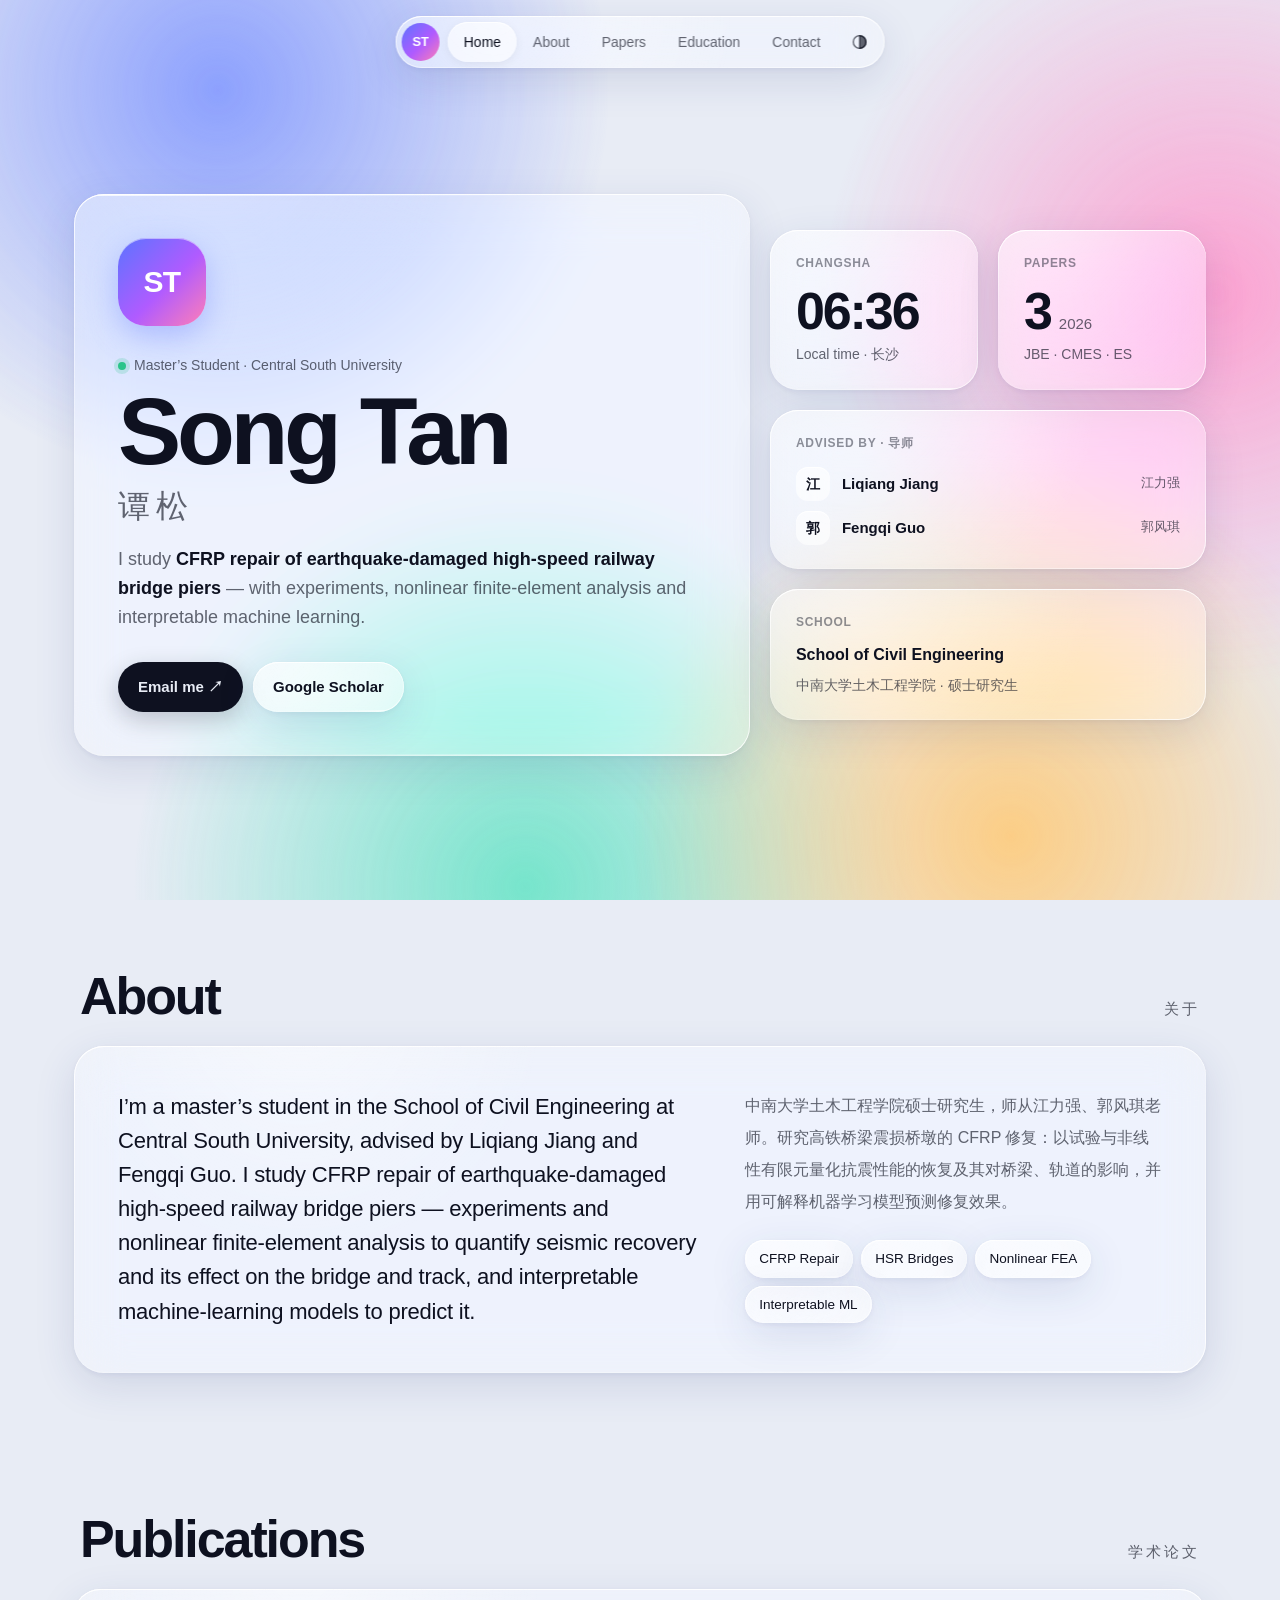
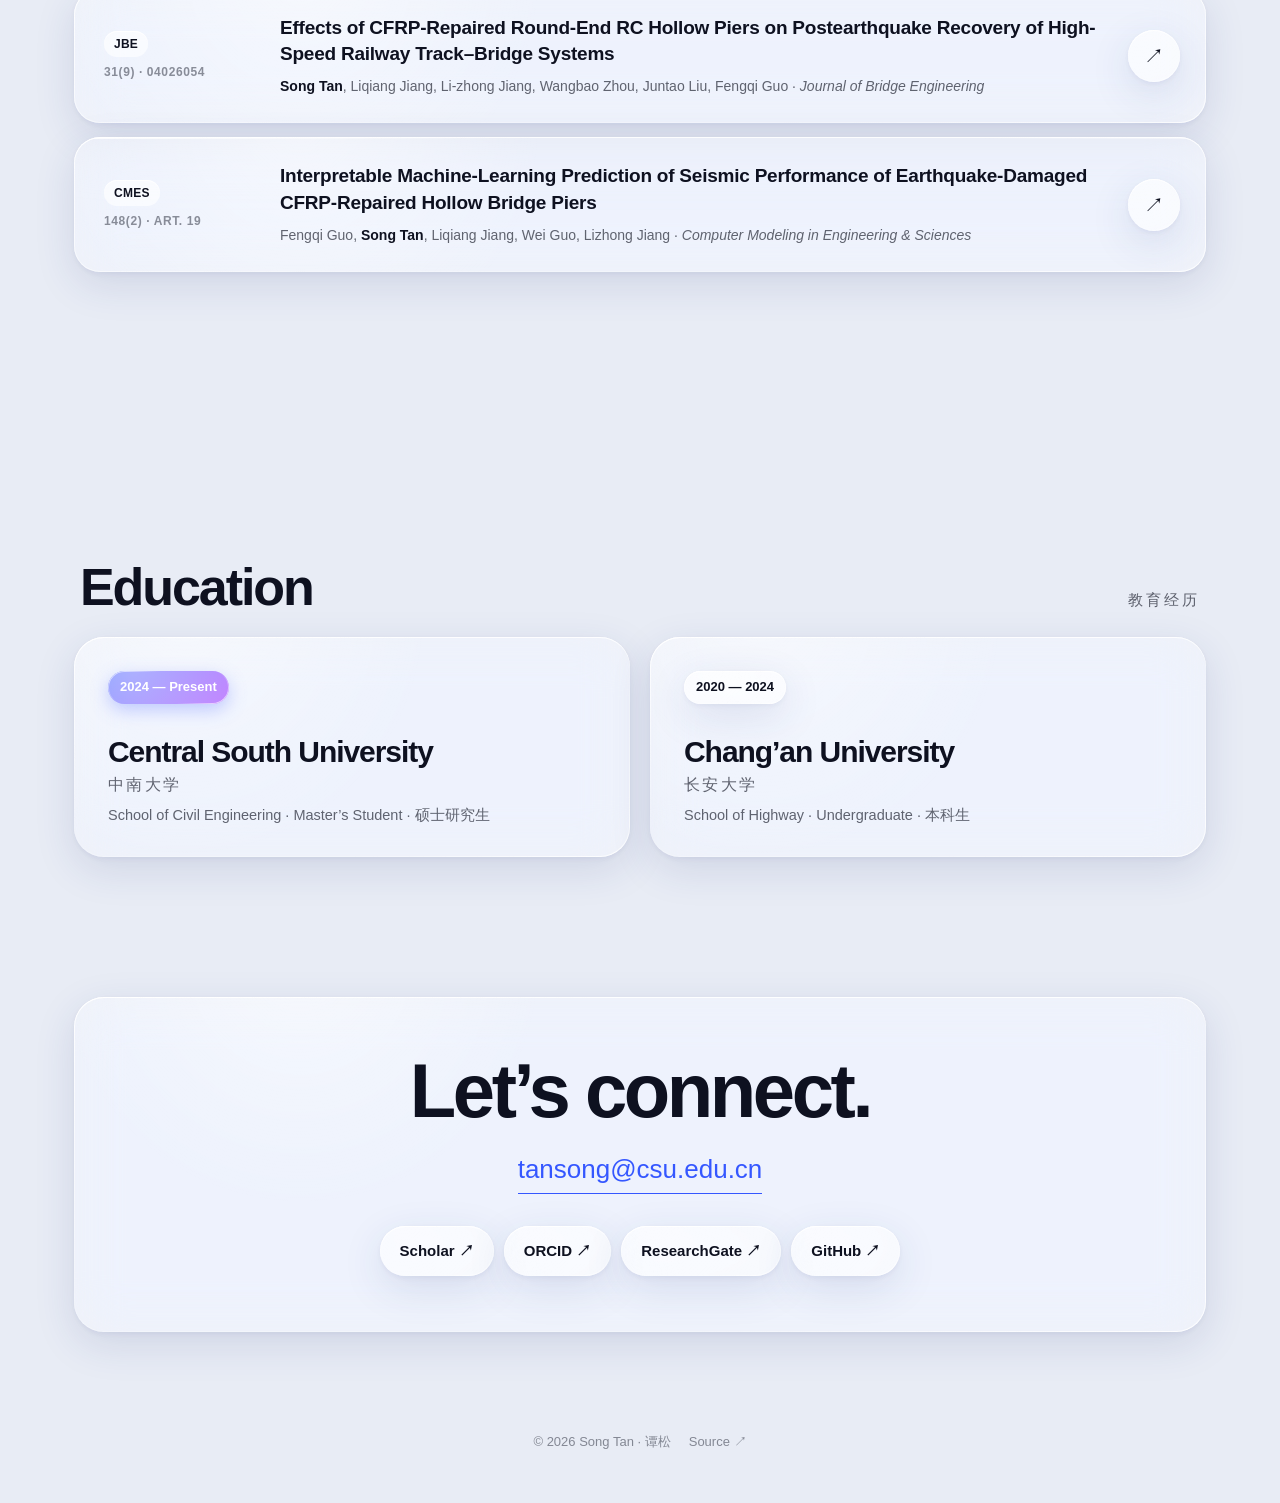
==== commit fcd754c1: "Copy email address when an email link is clicked mailto: links do nothing visible for visitors witho" ====
--- a/index.html
+++ b/index.html
@@ -177,6 +177,11 @@
   .contact .mail{display:inline-block;margin-top:20px;font-size:clamp(18px,2.4vw,26px);font-weight:500;color:var(--accent);border-bottom:1.5px solid currentColor;padding-bottom:2px}
   .contact .links{display:flex;justify-content:center;flex-wrap:wrap;gap:10px;margin-top:32px}
 
+  /* copy-to-clipboard confirmation for email links */
+  .toast{position:fixed;left:50%;bottom:28px;z-index:30;--r:999px;display:flex;align-items:center;gap:10px;padding:12px 18px 12px 12px;font-size:14px;font-weight:500;white-space:nowrap;opacity:0;transform:translate(-50%,16px);pointer-events:none;transition:opacity .3s,transform .3s cubic-bezier(.3,1.4,.5,1)}
+  .toast.show{opacity:1;transform:translate(-50%,0)}
+  .toast i{width:24px;height:24px;border-radius:50%;display:grid;place-items:center;font-style:normal;font-size:13px;color:#fff;background:#2BC48A;flex:none}
+
   footer{position:relative;z-index:1;display:flex;justify-content:center;gap:18px;flex-wrap:wrap;padding:30px 20px 50px;font-size:13px;color:var(--ink3)}
   footer a:hover{color:var(--ink)}
 
@@ -347,6 +352,8 @@
   <a href="https://github.com/RoninTan/RoninTan.github.io" target="_blank" rel="noopener">Source ↗</a>
 </footer>
 
+<div class="glass toast" id="toast" role="status" aria-live="polite"><i aria-hidden="true">✓</i><span id="toastText"></span></div>
+
 <script>
 (function(){
   const root=document.documentElement;
@@ -373,6 +380,22 @@
       g.style.setProperty('--my',(e.clientY-r.top)+'px');
     },{passive:true});
   }
+
+  // email links also copy the address, so visitors without a mail app still get it
+  const toast=document.getElementById('toast'), toastText=document.getElementById('toastText');
+  let toastTimer;
+  function copy(text){
+    if(navigator.clipboard && window.isSecureContext) return navigator.clipboard.writeText(text);
+    const t=document.createElement('textarea'); t.value=text; t.setAttribute('readonly',''); t.style.position='fixed'; t.style.opacity='0';
+    document.body.appendChild(t); t.select(); let ok=false; try{ok=document.execCommand('copy')}catch(e){} t.remove();
+    return ok ? Promise.resolve() : Promise.reject();
+  }
+  document.querySelectorAll('a[href^="mailto:"]').forEach(a=>a.addEventListener('click',()=>{
+    const addr=a.getAttribute('href').slice(7);
+    copy(addr).then(()=>{toastText.textContent='已复制 '+addr},()=>{toastText.textContent='邮箱 '+addr}).finally(()=>{
+      toast.classList.add('show'); clearTimeout(toastTimer); toastTimer=setTimeout(()=>toast.classList.remove('show'),3200);
+    });
+  }));
 
   // tab bar bubble tracks the section in view
   const nav=document.getElementById('nav'), bubble=document.getElementById('bubble');
